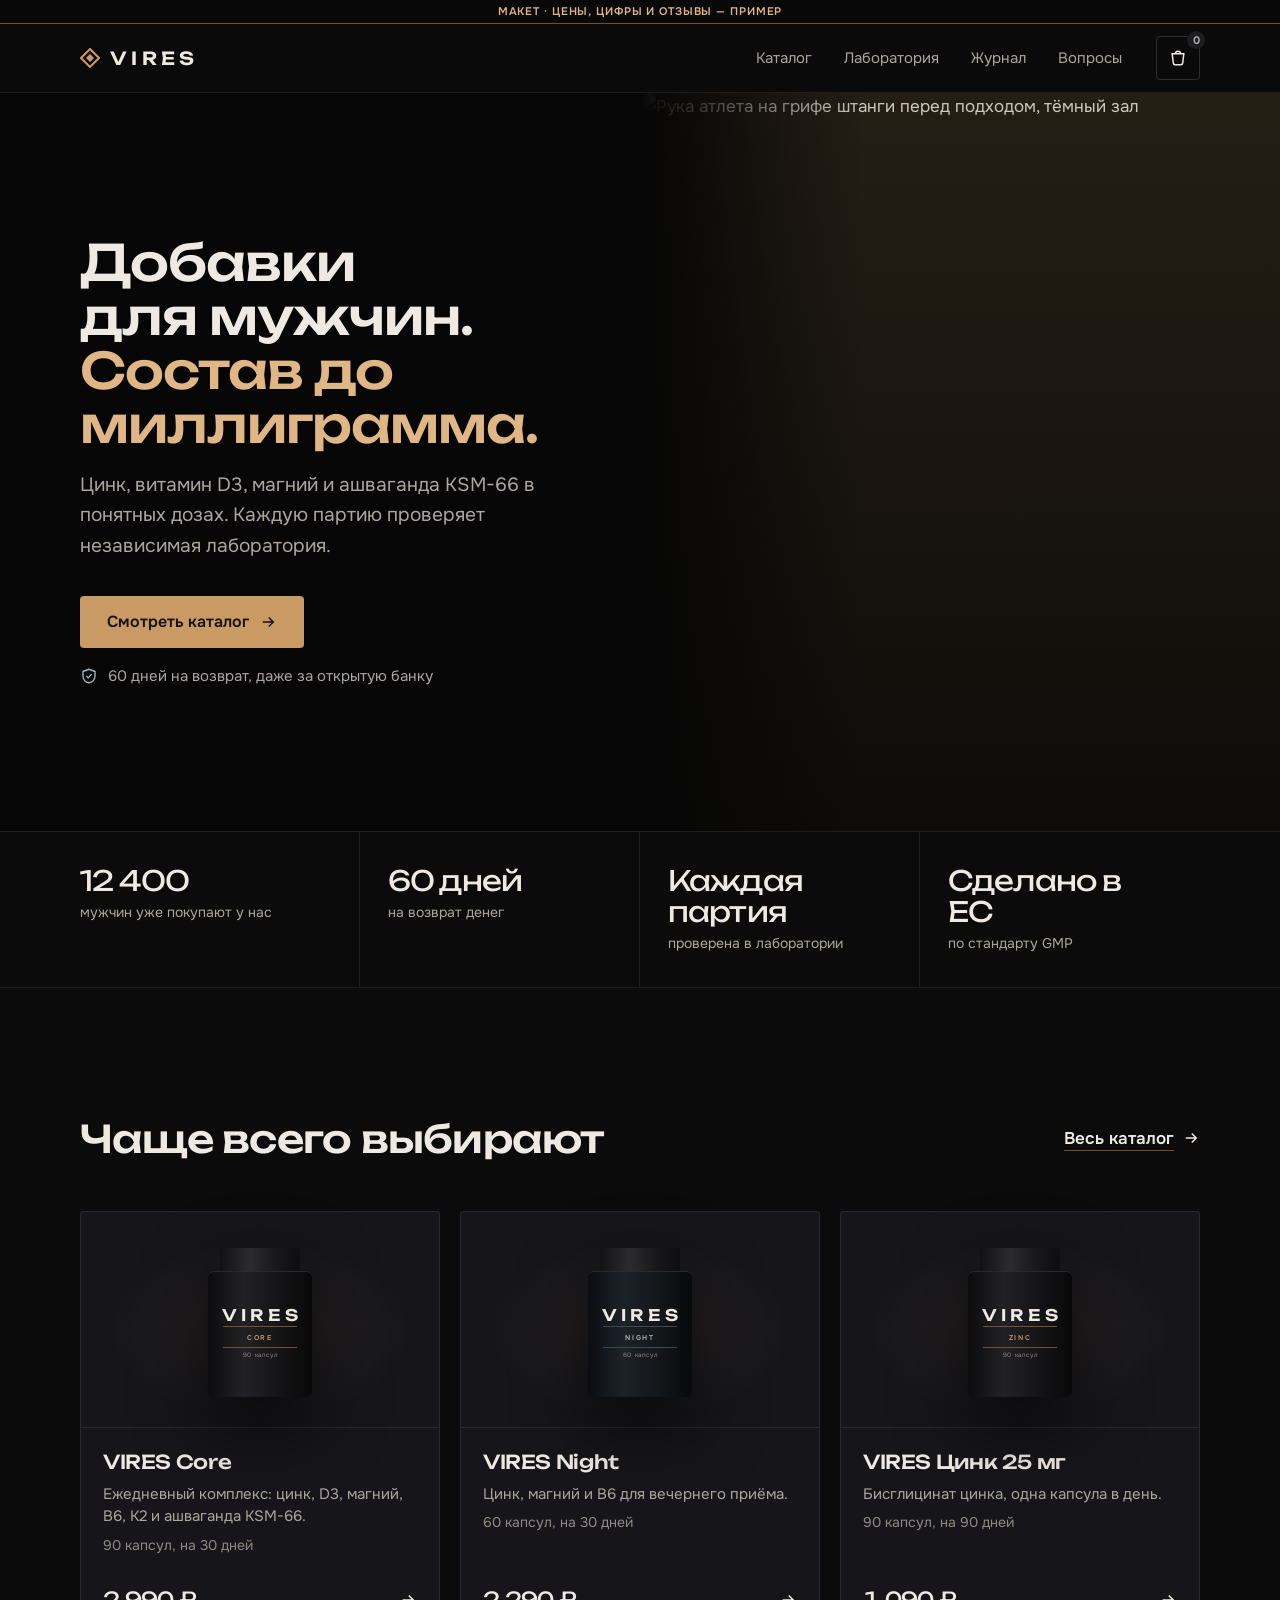
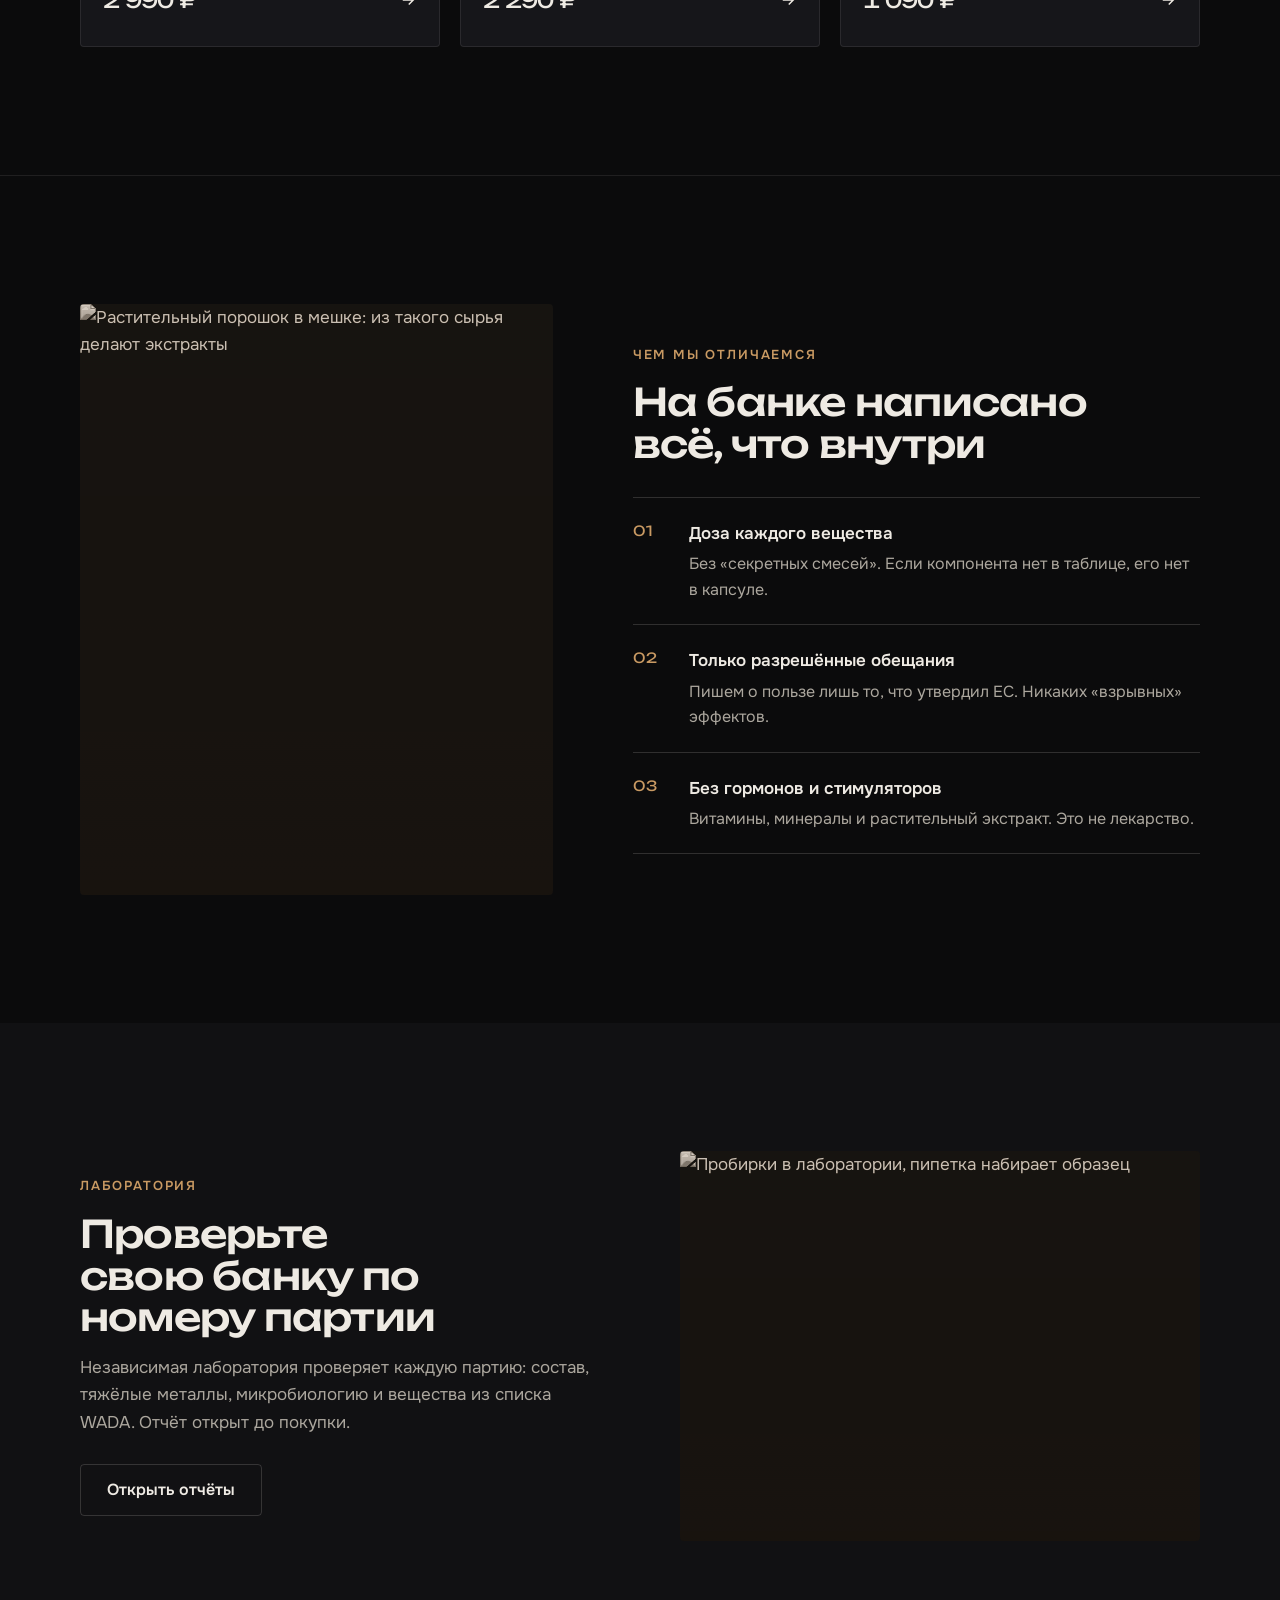
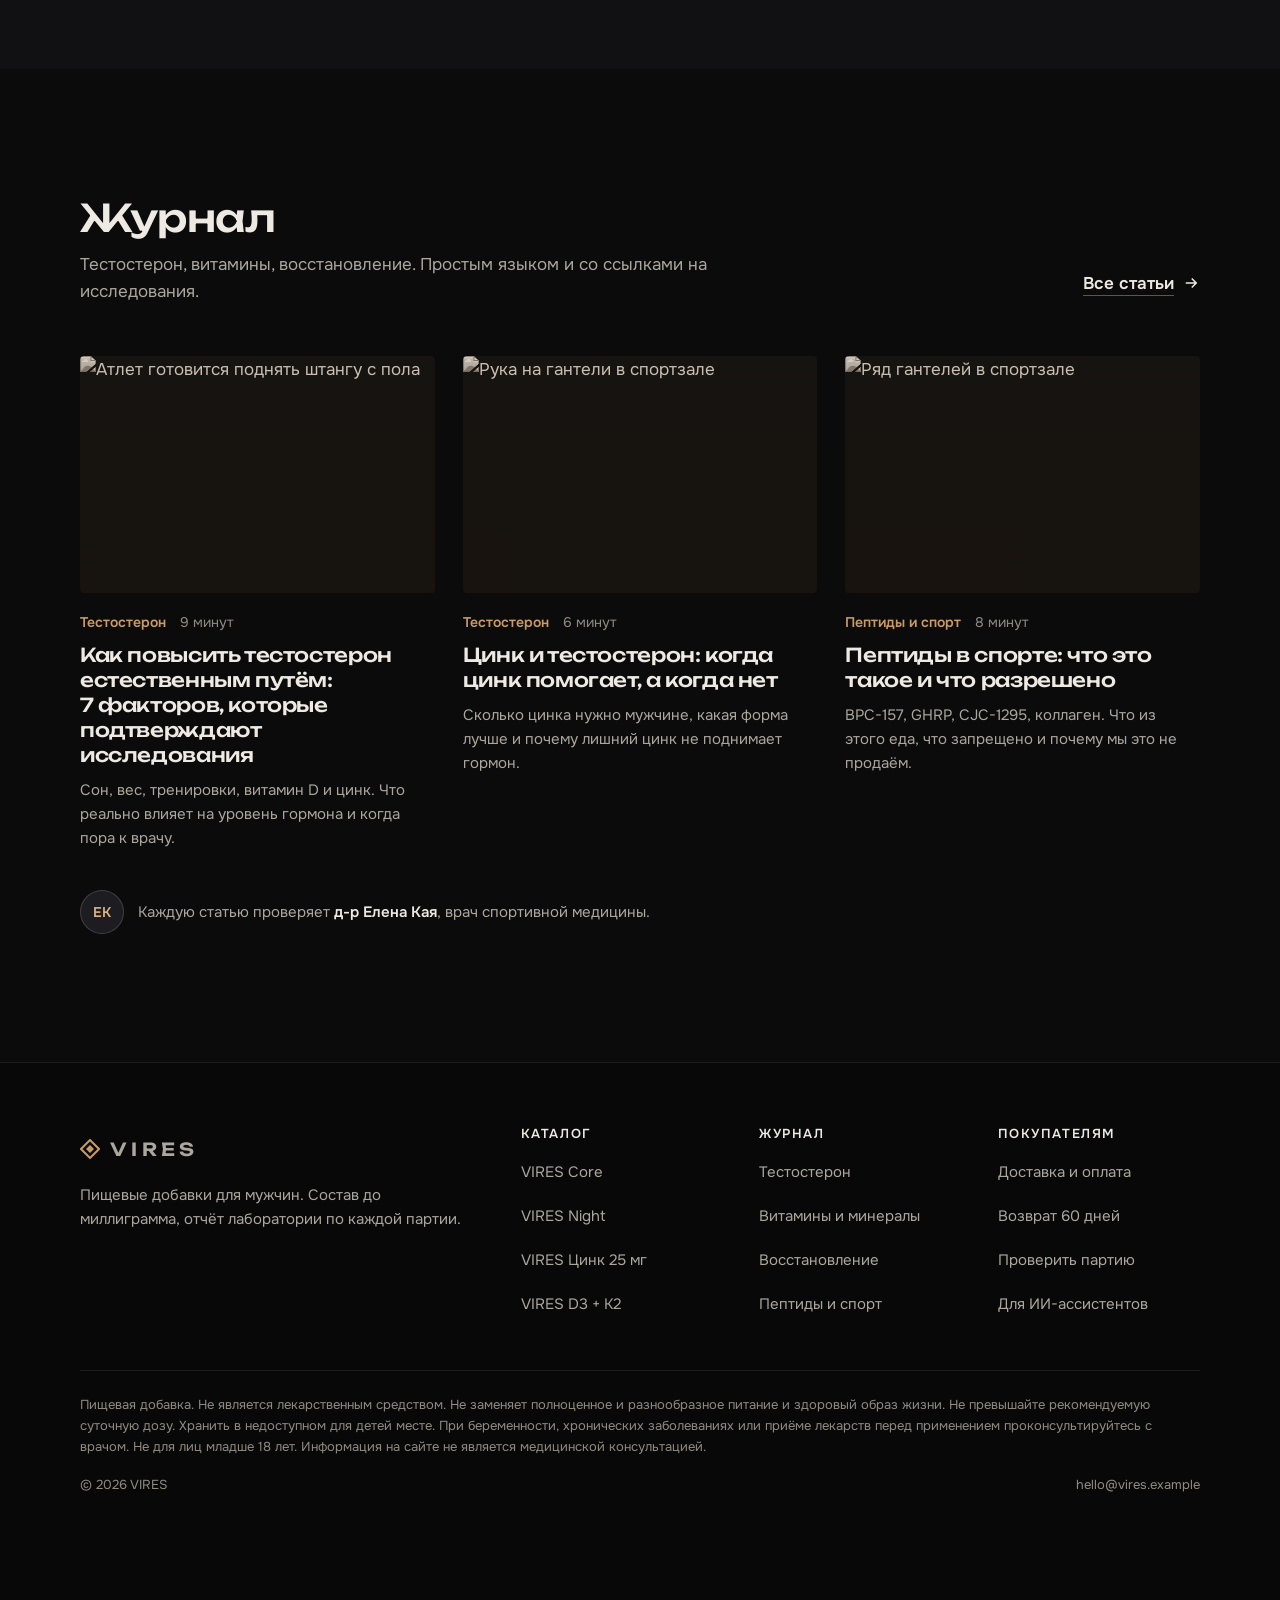
==== index.html @ 366fee88 "Mockup v3: VIRES shop demo Co-Authored-By: Claude Opus 5.5 <noreply@anthropic.com>" ====
<!doctype html>
<html lang="ru">
<head>
<meta charset="utf-8">
<meta name="viewport" content="width=device-width, initial-scale=1, viewport-fit=cover">
<title>VIRES — добавки для мужчин: цинк, витамин D3, магний, ашваганда</title>
<meta name="description" content="Пищевые добавки для мужчин: цинк, витамин D3, магний, B6, K2 и ашваганда KSM-66 с дозой каждого вещества на банке. Лабораторный отчёт по каждой партии, возврат 60 дней.">
<link rel="canonical" href="https://vires.example/">
<link rel="alternate" hreflang="ru" href="https://vires.example/">
<link rel="alternate" hreflang="x-default" href="https://vires.example/">
<meta name="robots" content="index, follow, max-snippet:-1, max-image-preview:large">
<!-- Подтверждение прав в Яндекс.Вебмастере и Google Search Console: вставить коды при запуске.
     Регион сайта (Россия / города доставки) задаётся в Яндекс.Вебмастере: «Информация о сайте» → «Региональность». -->
<meta name="yandex-verification" content="ЗАМЕНИТЬ_КОД_ЯНДЕКС">
<meta name="google-site-verification" content="ЗАМЕНИТЬ_КОД_GOOGLE">
<meta name="theme-color" content="#0b0b0c">
<meta name="format-detection" content="telephone=no">
<meta property="og:type" content="website">
<meta property="og:site_name" content="VIRES">
<meta property="og:locale" content="ru_RU">
<meta property="og:title" content="VIRES — добавки для мужчин: цинк, витамин D3, магний, ашваганда">
<meta property="og:description" content="Пищевые добавки для мужчин: цинк, витамин D3, магний, B6, K2 и ашваганда KSM-66 с дозой каждого вещества на банке. Лабораторный отчёт по каждой партии, возврат 60 дней.">
<meta property="og:url" content="https://vires.example/">
<meta property="og:image" content="https://images.unsplash.com/photo-1549060279-7e168fcee0c2?w=1200&h=630&q=60&auto=format&fit=crop">
<meta property="og:image:width" content="1200">
<meta property="og:image:height" content="630">
<meta name="twitter:card" content="summary_large_image">
<link rel="alternate" type="text/plain" title="Карта сайта для ИИ-ассистентов" href="llms.txt">
<link rel="icon" href="data:image/svg+xml,%3Csvg xmlns='http://www.w3.org/2000/svg' viewBox='0 0 20 20'%3E%3Crect width='20' height='20' fill='%230b0b0c'/%3E%3Cpath d='M10 3 17 10 10 17 3 10Z' fill='%23c99a63'/%3E%3C/svg%3E">
<link rel="preconnect" href="https://images.unsplash.com">
<link rel="preconnect" href="https://fonts.googleapis.com">
<link rel="preconnect" href="https://fonts.gstatic.com" crossorigin>
<link href="https://fonts.googleapis.com/css2?family=Onest:wght@400;500;600&family=Unbounded:wght@300;400;500;600&display=swap" rel="stylesheet">
<link rel="stylesheet" href="styles.css">
<script type="application/ld+json">
{
 "@context": "https://schema.org",
 "@graph": [
  {
   "@type": "Organization",
   "@id": "https://vires.example/#org",
   "name": "VIRES",
   "url": "https://vires.example/",
   "logo": {
    "@type": "ImageObject",
    "url": "https://vires.example/logo.png",
    "width": 512,
    "height": 512
   },
   "email": "hello@vires.example",
   "description": "Интернет-магазин пищевых добавок для мужчин: цинк, витамин D3, магний, B6, K2, ашваганда KSM-66. Состав до миллиграмма, отчёт независимой лаборатории по каждой партии.",
   "contactPoint": {
    "@type": "ContactPoint",
    "contactType": "customer support",
    "email": "hello@vires.example",
    "availableLanguage": [
     "ru"
    ]
   },
   "sameAs": [
    "https://t.me/vires_example"
   ]
  },
  {
   "@type": "WebSite",
   "@id": "https://vires.example/#site",
   "url": "https://vires.example/",
   "name": "VIRES",
   "inLanguage": "ru",
   "publisher": {
    "@id": "https://vires.example/#org"
   }
  },
  {
   "@type": "WebPage",
   "@id": "https://vires.example/#home",
   "url": "https://vires.example/",
   "name": "VIRES — добавки для мужчин",
   "isPartOf": {
    "@id": "https://vires.example/#site"
   },
   "about": {
    "@id": "https://vires.example/#org"
   },
   "inLanguage": "ru",
   "dateModified": "2026-10-24"
  }
 ]
}
</script>
</head>
<body>
<div class="demo-note" role="note">МАКЕТ · ЦЕНЫ, ЦИФРЫ И ОТЗЫВЫ — ПРИМЕР</div>
<a class="skip" href="#main">К содержанию</a>
<header class="site-head">
  <div class="wrap">
    <a href="index.html" class="logo" aria-label="VIRES, на главную"><svg width="20" height="20" viewBox="0 0 20 20" aria-hidden="true"><path d="M10 1 19 10 10 19 1 10Z" fill="none" stroke="currentColor" stroke-width="2"/><path d="M10 6 14 10 10 14 6 10Z" fill="currentColor"/></svg>VIRES</a>
    <nav class="nav" aria-label="Главное меню">
      <a href="katalog/index.html">Каталог</a>
      <a href="laboratoriya/index.html">Лаборатория</a>
      <a href="zhurnal/index.html">Журнал</a>
      <a href="voprosy/index.html">Вопросы</a>
    </nav>
    <a class="icon-btn" href="korzina/index.html" aria-label="Корзина, товаров: 0"><svg width="20" height="20" viewBox="0 0 24 24" fill="none" stroke="currentColor" stroke-width="1.8" aria-hidden="true"><path d="M5 7h14l-1.4 11.2a2 2 0 0 1-2 1.8H8.4a2 2 0 0 1-2-1.8L5 7Z"/><path d="M9 7a3 3 0 0 1 6 0"/></svg><span class="cart-count" data-cart-count data-zero>0</span></a>
    <details class="menu">
      <summary class="icon-btn" aria-label="Меню"><svg class="i-open" width="20" height="20" viewBox="0 0 24 24" fill="none" stroke="currentColor" stroke-width="1.8" aria-hidden="true"><path d="M4 7h16M4 12h16M4 17h16"/></svg><svg class="i-close" width="20" height="20" viewBox="0 0 24 24" fill="none" stroke="currentColor" stroke-width="1.8" aria-hidden="true"><path d="M6 6l12 12M18 6 6 18"/></svg></summary>
      <nav class="menu-panel" aria-label="Меню">
        <a href="index.html" aria-current="page">Главная</a>
        <a href="katalog/index.html">Каталог <svg width="18" height="18" viewBox="0 0 24 24" fill="none" stroke="currentColor" stroke-width="2" aria-hidden="true"><path d="M5 12h14M13 6l6 6-6 6"/></svg></a>
      <a href="laboratoriya/index.html">Лаборатория <svg width="18" height="18" viewBox="0 0 24 24" fill="none" stroke="currentColor" stroke-width="2" aria-hidden="true"><path d="M5 12h14M13 6l6 6-6 6"/></svg></a>
      <a href="zhurnal/index.html">Журнал <svg width="18" height="18" viewBox="0 0 24 24" fill="none" stroke="currentColor" stroke-width="2" aria-hidden="true"><path d="M5 12h14M13 6l6 6-6 6"/></svg></a>
      <a href="voprosy/index.html">Вопросы <svg width="18" height="18" viewBox="0 0 24 24" fill="none" stroke="currentColor" stroke-width="2" aria-hidden="true"><path d="M5 12h14M13 6l6 6-6 6"/></svg></a>
        <p>Доставка 2–5 дней. Возврат 60 дней.</p>
      </nav>
    </details>
  </div>
</header>
<main id="main">


<section class="hero" aria-labelledby="h1">
  <div class="hero-grid">
    <div class="hero-media"><img src="https://images.unsplash.com/photo-1549060279-7e168fcee0c2?w=800&q=60&auto=format&fit=crop" srcset="https://images.unsplash.com/photo-1549060279-7e168fcee0c2?w=480&q=60&auto=format&fit=crop 480w, https://images.unsplash.com/photo-1549060279-7e168fcee0c2?w=800&q=60&auto=format&fit=crop 800w, https://images.unsplash.com/photo-1549060279-7e168fcee0c2?w=1200&q=60&auto=format&fit=crop 1200w, https://images.unsplash.com/photo-1549060279-7e168fcee0c2?w=1600&q=60&auto=format&fit=crop 1600w" sizes="(min-width: 900px) 50vw, 100vw" width="1600" height="1067" fetchpriority="high" alt="Рука атлета на грифе штанги перед подходом, тёмный зал"></div>
    <div class="hero-copy">
      <h1 id="h1">Добавки для мужчин. <em>Состав до миллиграмма.</em></h1>
      <p class="lede">Цинк, витамин D3, магний и ашваганда KSM-66 в понятных дозах. Каждую партию проверяет независимая лаборатория.</p>
      <a href="katalog/index.html" class="btn btn-main">Смотреть каталог <svg width="18" height="18" viewBox="0 0 24 24" fill="none" stroke="currentColor" stroke-width="2" aria-hidden="true"><path d="M5 12h14M13 6l6 6-6 6"/></svg></a>
      <p class="guarantee"><svg width="18" height="18" viewBox="0 0 24 24" fill="none" stroke="currentColor" stroke-width="1.8" aria-hidden="true"><path d="M12 3 4 6v6c0 4.5 3.4 8.3 8 9 4.6-.7 8-4.5 8-9V6l-8-3Z"/><path d="m8.5 12 2.5 2.5 4.5-5"/></svg>60 дней на возврат, даже за открытую банку</p>
    </div>
  </div>
</section>

<section class="proof" aria-label="Почему нам доверяют">
  <div class="wrap"><ul>
    <li><b>12 400</b>мужчин уже покупают у нас</li>
    <li><b>60 дней</b>на возврат денег</li>
    <li><b>Каждая партия</b>проверена в лаборатории</li>
    <li><b>Сделано в ЕС</b>по стандарту GMP</li>
  </ul></div>
</section>

<section aria-labelledby="best-h">
  <div class="wrap">
    <div class="sec-head">
      <div><h2 id="best-h">Чаще всего выбирают</h2></div>
      <a class="link" href="katalog/index.html">Весь каталог <svg width="18" height="18" viewBox="0 0 24 24" fill="none" stroke="currentColor" stroke-width="2" aria-hidden="true"><path d="M5 12h14M13 6l6 6-6 6"/></svg></a>
    </div>
    <div class="grid grid-3"><article class="card" data-goals="energiya gormony vitaminy">
  <div class="card-media"><div class="jar" aria-hidden="true"><span><b>VIRES</b><i>Core</i><small>90 капсул</small></span></div></div>
  <div class="card-body">
    <h3><a href="katalog/vires-core/index.html">VIRES Core</a></h3>
    <p class="what">Ежедневный комплекс: цинк, D3, магний, B6, K2 и ашваганда KSM-66.</p>
    <p class="pack">90 капсул, на 30 дней</p>
    <div class="card-foot"><span><span class="num">2 990 ₽</span></span><span class="link" aria-hidden="true"><svg width="18" height="18" viewBox="0 0 24 24" fill="none" stroke="currentColor" stroke-width="2" aria-hidden="true"><path d="M5 12h14M13 6l6 6-6 6"/></svg></span></div>
  </div>
</article><article class="card" data-goals="son energiya">
  <div class="card-media"><div class="jar steel" aria-hidden="true"><span><b>VIRES</b><i>Night</i><small>60 капсул</small></span></div></div>
  <div class="card-body">
    <h3><a href="katalog/vires-night/index.html">VIRES Night</a></h3>
    <p class="what">Цинк, магний и B6 для вечернего приёма.</p>
    <p class="pack">60 капсул, на 30 дней</p>
    <div class="card-foot"><span><span class="num">2 290 ₽</span></span><span class="link" aria-hidden="true"><svg width="18" height="18" viewBox="0 0 24 24" fill="none" stroke="currentColor" stroke-width="2" aria-hidden="true"><path d="M5 12h14M13 6l6 6-6 6"/></svg></span></div>
  </div>
</article><article class="card" data-goals="gormony vitaminy">
  <div class="card-media"><div class="jar" aria-hidden="true"><span><b>VIRES</b><i>Zinc</i><small>90 капсул</small></span></div></div>
  <div class="card-body">
    <h3><a href="katalog/vires-cink-25/index.html">VIRES Цинк 25 мг</a></h3>
    <p class="what">Бисглицинат цинка, одна капсула в день.</p>
    <p class="pack">90 капсул, на 90 дней</p>
    <div class="card-foot"><span><span class="num">1 090 ₽</span></span><span class="link" aria-hidden="true"><svg width="18" height="18" viewBox="0 0 24 24" fill="none" stroke="currentColor" stroke-width="2" aria-hidden="true"><path d="M5 12h14M13 6l6 6-6 6"/></svg></span></div>
  </div>
</article></div>
  </div>
</section>

<section class="rule" aria-labelledby="diff-h">
  <div class="wrap diff">
    <div class="ph"><img src="https://images.unsplash.com/photo-1610725664285-7c57e6eeac3f?w=800&q=60&auto=format&fit=crop" srcset="https://images.unsplash.com/photo-1610725664285-7c57e6eeac3f?w=480&q=60&auto=format&fit=crop 480w, https://images.unsplash.com/photo-1610725664285-7c57e6eeac3f?w=800&q=60&auto=format&fit=crop 800w, https://images.unsplash.com/photo-1610725664285-7c57e6eeac3f?w=1200&q=60&auto=format&fit=crop 1200w" sizes="(min-width: 900px) 42vw, 100vw" width="1200" height="1500" loading="lazy" decoding="async" alt="Растительный порошок в мешке: из такого сырья делают экстракты"></div>
    <div>
      <span class="kicker">Чем мы отличаемся</span>
      <h2 id="diff-h">На банке написано всё, что внутри</h2>
      <ol class="points">
        <li><b>Доза каждого вещества</b><span>Без «секретных смесей». Если компонента нет в таблице, его нет в капсуле.</span></li>
        <li><b>Только разрешённые обещания</b><span>Пишем о пользе лишь то, что утвердил ЕС. Никаких «взрывных» эффектов.</span></li>
        <li><b>Без гормонов и стимуляторов</b><span>Витамины, минералы и растительный экстракт. Это не лекарство.</span></li>
      </ol>
    </div>
  </div>
</section>

<section class="lab-teaser" aria-labelledby="lab-h">
  <div class="wrap split">
    <div>
      <span class="kicker">Лаборатория</span>
      <h2 id="lab-h">Проверьте свою банку по номеру партии</h2>
      <p>Независимая лаборатория проверяет каждую партию: состав, тяжёлые металлы, микробиологию и вещества из списка WADA. Отчёт открыт до покупки.</p>
      <a class="btn btn-line" href="laboratoriya/index.html">Открыть отчёты</a>
    </div>
    <div class="ph"><img src="https://images.unsplash.com/photo-1532187863486-abf9dbad1b69?w=800&q=60&auto=format&fit=crop" srcset="https://images.unsplash.com/photo-1532187863486-abf9dbad1b69?w=480&q=60&auto=format&fit=crop 480w, https://images.unsplash.com/photo-1532187863486-abf9dbad1b69?w=800&q=60&auto=format&fit=crop 800w, https://images.unsplash.com/photo-1532187863486-abf9dbad1b69?w=1200&q=60&auto=format&fit=crop 1200w" sizes="(min-width: 900px) 50vw, 100vw" width="1200" height="900" loading="lazy" decoding="async" alt="Пробирки в лаборатории, пипетка набирает образец"></div>
  </div>
</section>

<section aria-labelledby="j-h">
  <div class="wrap">
    <div class="sec-head">
      <div><h2 id="j-h">Журнал</h2><p>Тестостерон, витамины, восстановление. Простым языком и со ссылками на исследования.</p></div>
      <a class="link" href="zhurnal/index.html">Все статьи <svg width="18" height="18" viewBox="0 0 24 24" fill="none" stroke="currentColor" stroke-width="2" aria-hidden="true"><path d="M5 12h14M13 6l6 6-6 6"/></svg></a>
    </div>
    <div class="posts"><article class="post">
  <div class="ph"><img src="https://images.unsplash.com/photo-1517836357463-d25dfeac3438?w=800&q=60&auto=format&fit=crop" srcset="https://images.unsplash.com/photo-1517836357463-d25dfeac3438?w=480&q=60&auto=format&fit=crop 480w, https://images.unsplash.com/photo-1517836357463-d25dfeac3438?w=800&q=60&auto=format&fit=crop 800w" sizes="(min-width: 768px) 33vw, 100vw" width="800" height="533" loading="lazy" decoding="async" alt="Атлет готовится поднять штангу с пола"></div>
  <div class="meta"><b>Тестостерон</b><span>9 минут</span></div>
  <h3><a href="zhurnal/kak-povysit-testosteron/index.html">Как повысить тестостерон естественным путём: 7 факторов, которые подтверждают исследования</a></h3>
  <p>Сон, вес, тренировки, витамин D и цинк. Что реально влияет на уровень гормона и когда пора к врачу.</p>
</article><article class="post">
  <div class="ph"><img src="https://images.unsplash.com/photo-1583454110551-21f2fa2afe61?w=800&q=60&auto=format&fit=crop" srcset="https://images.unsplash.com/photo-1583454110551-21f2fa2afe61?w=480&q=60&auto=format&fit=crop 480w, https://images.unsplash.com/photo-1583454110551-21f2fa2afe61?w=800&q=60&auto=format&fit=crop 800w" sizes="(min-width: 768px) 33vw, 100vw" width="800" height="533" loading="lazy" decoding="async" alt="Рука на гантели в спортзале"></div>
  <div class="meta"><b>Тестостерон</b><span>6 минут</span></div>
  <h3><a href="zhurnal/cink-i-testosteron/index.html">Цинк и тестостерон: когда цинк помогает, а когда нет</a></h3>
  <p>Сколько цинка нужно мужчине, какая форма лучше и почему лишний цинк не поднимает гормон.</p>
</article><article class="post">
  <div class="ph"><img src="https://images.unsplash.com/photo-1576678927484-cc907957088c?w=800&q=60&auto=format&fit=crop" srcset="https://images.unsplash.com/photo-1576678927484-cc907957088c?w=480&q=60&auto=format&fit=crop 480w, https://images.unsplash.com/photo-1576678927484-cc907957088c?w=800&q=60&auto=format&fit=crop 800w" sizes="(min-width: 768px) 33vw, 100vw" width="800" height="533" loading="lazy" decoding="async" alt="Ряд гантелей в спортзале"></div>
  <div class="meta"><b>Пептиды и спорт</b><span>8 минут</span></div>
  <h3><a href="zhurnal/peptidy-v-sporte/index.html">Пептиды в спорте: что это такое и что разрешено</a></h3>
  <p>BPC-157, GHRP, CJC-1295, коллаген. Что из этого еда, что запрещено и почему мы это не продаём.</p>
</article></div>
    <p class="expert-line"><span class="ava" aria-hidden="true">ЕК</span><span>Каждую статью проверяет <b>д-р Елена Кая</b>, врач спортивной медицины.</span></p>
  </div>
</section>
</main>
<footer class="foot">
  <div class="wrap">
    <div class="foot-grid">
      <div>
        <a href="index.html" class="logo" aria-label="VIRES, на главную"><svg width="20" height="20" viewBox="0 0 20 20" aria-hidden="true"><path d="M10 1 19 10 10 19 1 10Z" fill="none" stroke="currentColor" stroke-width="2"/><path d="M10 6 14 10 10 14 6 10Z" fill="currentColor"/></svg>VIRES</a>
        <p style="margin-top:12px">Пищевые добавки для мужчин. Состав до миллиграмма, отчёт лаборатории по каждой партии.</p>
      </div>
      <nav aria-label="Каталог"><h2>Каталог</h2><ul>
        <li><a href="katalog/vires-core/index.html">VIRES Core</a></li><li><a href="katalog/vires-night/index.html">VIRES Night</a></li><li><a href="katalog/vires-cink-25/index.html">VIRES Цинк 25 мг</a></li><li><a href="katalog/vires-d3-k2/index.html">VIRES D3 + K2</a></li></ul></nav>
      <nav aria-label="Журнал"><h2>Журнал</h2><ul>
        <li><a href="zhurnal/index.html#testosteron">Тестостерон</a></li><li><a href="zhurnal/index.html#vitaminy">Витамины и минералы</a></li><li><a href="zhurnal/index.html#vosstanovlenie">Восстановление</a></li><li><a href="zhurnal/index.html#peptidy">Пептиды и спорт</a></li></ul></nav>
      <nav aria-label="Покупателям"><h2>Покупателям</h2><ul>
        <li><a href="voprosy/index.html#dostavka">Доставка и оплата</a></li><li><a href="voprosy/index.html#vozvrat">Возврат 60 дней</a></li><li><a href="laboratoriya/index.html">Проверить партию</a></li><li><a href="llms.txt">Для ИИ-ассистентов</a></li></ul></nav>
    </div>
    <p class="disclaimer">Пищевая добавка. Не является лекарственным средством. Не заменяет полноценное и разнообразное питание и здоровый образ жизни. Не превышайте рекомендуемую суточную дозу. Хранить в недоступном для детей месте. При беременности, хронических заболеваниях или приёме лекарств перед применением проконсультируйтесь с врачом. Не для лиц младше 18 лет. Информация на сайте не является медицинской консультацией.</p>
    <div class="foot-bottom"><span>© 2026 VIRES</span><span>hello@vires.example</span></div>
  </div>
</footer>

<script src="site.js" defer></script>
</body>
</html>
---- styles.css ----
/* VIRES mockup v3 — calm multi-page site.
   Same language as v2: off-black + warm bronze, Unbounded (display) + Onest (text), 4px corners.
   v3 rule: fewer elements per screen, more air, one action per block. */
:root{
  --bg:#0b0b0c; --bg-2:#111113; --surface:#16161a; --surface-2:#1d1d21;
  --line:rgba(238,234,227,.09); --line-2:rgba(238,234,227,.16);
  --text:#eeeae3; --muted:#aca79e; --dim:#8f8a82;
  --bronze:#c99a63; --bronze-hi:#e0b684; --bronze-deep:#6f5133;
  --steel:#a7bccb;
  --r:4px;
  --display:'Unbounded','Arial Black',sans-serif;
  --body:'Onest',system-ui,-apple-system,'Segoe UI',sans-serif;
  --wrap:1200px; --pad:clamp(20px,4vw,40px);
  --sec:clamp(72px,10vw,136px);
}
*{box-sizing:border-box;margin:0;padding:0}
html{-webkit-text-size-adjust:100%;scroll-padding-top:88px}
body{background:var(--bg);color:var(--text);font-family:var(--body);font-size:17px;line-height:1.6;-webkit-font-smoothing:antialiased;overflow-x:clip;min-height:100vh;display:flex;flex-direction:column}
main{flex:1}
a{color:inherit}
img{display:block;max-width:100%;height:auto}
svg{display:block;flex:none}
button{font:inherit;color:inherit}
:focus-visible{outline:2px solid var(--bronze-hi);outline-offset:3px}
.wrap{max-width:var(--wrap);margin:0 auto;padding:0 var(--pad)}
.narrow{max-width:760px}
.sr{position:absolute;width:1px;height:1px;overflow:hidden;clip:rect(0 0 0 0);white-space:nowrap}
.skip{position:absolute;left:12px;top:-60px;z-index:100;background:var(--bronze);color:#15110c;padding:12px 16px;border-radius:var(--r);font-weight:600;text-decoration:none}
.skip:focus{top:12px}

h1,h2,h3{font-family:var(--display);font-weight:500;letter-spacing:-.02em;line-height:1.1;text-wrap:balance;overflow-wrap:break-word}
h1{font-size:clamp(30px,4.6vw,56px)}
h2{font-size:clamp(24px,3vw,38px)}
h3{font-size:clamp(17px,1.5vw,20px);line-height:1.3}
p{max-width:64ch}
.kicker{display:block;font-size:13px;font-weight:600;letter-spacing:.14em;text-transform:uppercase;color:var(--bronze);margin-bottom:16px}
.muted{color:var(--muted)}
.num{font-family:var(--display);font-weight:400;letter-spacing:-.03em;font-variant-numeric:tabular-nums;white-space:nowrap}
.lede{font-size:clamp(17px,1.5vw,20px);color:var(--muted);margin-top:18px}
section{padding:var(--sec) 0}
.sec-head{display:flex;justify-content:space-between;align-items:end;gap:16px 32px;flex-wrap:wrap;margin-bottom:clamp(32px,4vw,52px)}
.sec-head p{color:var(--muted);margin-top:12px}
.rule{border-top:1px solid var(--line)}

/* buttons and links */
.btn{display:inline-flex;align-items:center;justify-content:center;gap:10px;min-height:52px;padding:0 26px;border-radius:var(--r);font:600 16px/1 var(--body);text-decoration:none;cursor:pointer;border:1px solid transparent;white-space:nowrap;transition:background-color .2s,border-color .2s}
.btn-main{background:var(--bronze);color:#15110c}
.btn-main:hover{background:var(--bronze-hi)}
.btn-line{background:transparent;color:var(--text);border-color:var(--line-2)}
.btn-line:hover{border-color:var(--bronze)}
.btn-wide{width:100%}
.btn[disabled]{opacity:.45;cursor:not-allowed}
.link{display:inline-flex;align-items:center;gap:8px;min-height:44px;color:var(--text);text-decoration:underline;text-decoration-color:var(--bronze-deep);text-underline-offset:6px;font-weight:600}
.link:hover{text-decoration-color:var(--bronze)}
.guarantee{display:flex;align-items:center;gap:10px;margin-top:16px;font-size:15px;color:var(--muted)}
.guarantee svg{color:var(--steel)}

/* photo grade: monochrome + warm bronze tint */
.ph{position:relative;overflow:hidden;background:#141414;border-radius:var(--r)}
.ph img{width:100%;height:100%;object-fit:cover;filter:grayscale(1) contrast(1.06) brightness(.8)}
.ph::after{content:"";position:absolute;inset:0;background:linear-gradient(180deg,rgba(201,154,99,.2),rgba(80,55,30,.28));mix-blend-mode:color;pointer-events:none}

.demo-note{position:fixed;left:10px;bottom:10px;z-index:95;background:#0b0b0c;border:1px solid var(--bronze-deep);color:var(--bronze-hi);font:600 11px/1 var(--body);padding:7px 10px;border-radius:var(--r);letter-spacing:.08em;pointer-events:none}
body.has-bar .demo-note{bottom:92px}

/* header */
.site-head{position:sticky;top:0;z-index:50;background:rgba(11,11,12,.92);backdrop-filter:blur(12px);-webkit-backdrop-filter:blur(12px);border-bottom:1px solid var(--line)}
.site-head .wrap{display:flex;align-items:center;gap:8px;height:68px}
.logo{display:flex;align-items:center;gap:10px;font:600 18px/1 var(--display);letter-spacing:.24em;text-decoration:none;margin-right:auto;min-height:44px}
.logo svg{color:var(--bronze)}
.nav{display:none;gap:4px;font-size:15px;margin-right:12px}
.nav a{text-decoration:none;color:var(--muted);padding:0 14px;min-height:44px;display:inline-flex;align-items:center;position:relative}
.nav a:hover{color:var(--text)}
.nav a[aria-current]{color:var(--text)}
.nav a[aria-current]::after{content:"";position:absolute;left:14px;right:14px;bottom:4px;height:2px;background:var(--bronze)}
.icon-btn{width:44px;height:44px;display:grid;place-items:center;border-radius:var(--r);border:1px solid var(--line-2);color:var(--text);text-decoration:none;position:relative;background:none;cursor:pointer}
.icon-btn:hover{border-color:var(--bronze)}
.cart-count{position:absolute;top:-6px;right:-6px;background:var(--bronze);color:#15110c;font:700 11px/18px var(--body);min-width:18px;height:18px;padding:0 4px;border-radius:9px;text-align:center}
.cart-count[data-zero]{background:var(--surface-2);color:var(--muted)}
.menu summary{list-style:none}
.menu summary::-webkit-details-marker{display:none}
.menu[open] .i-open,.menu:not([open]) .i-close{display:none}
.menu-panel{position:absolute;left:0;right:0;top:68px;background:var(--bg-2);border-bottom:1px solid var(--line-2);padding:8px var(--pad) 24px;box-shadow:0 30px 60px rgba(0,0,0,.6)}
.menu-panel a{display:flex;align-items:center;justify-content:space-between;min-height:56px;border-bottom:1px solid var(--line);text-decoration:none;font-size:19px}
.menu-panel a[aria-current]{color:var(--bronze-hi)}
.menu-panel p{font-size:14px;color:var(--dim);margin-top:16px}
@media(min-width:900px){.nav{display:flex}.menu{display:none}}

/* breadcrumbs */
.crumbs{font-size:14px;color:var(--dim);padding-top:20px}
.crumbs ol{list-style:none;display:flex;flex-wrap:wrap;align-items:center}
.crumbs li{display:flex;align-items:center}
.crumbs li:not(:last-child)::after{content:"/";margin:0 10px;color:var(--line-2)}
.crumbs a{text-decoration:none;color:var(--muted);display:inline-flex;align-items:center;min-height:44px}
.crumbs a:hover{color:var(--text)}
.crumbs [aria-current]{color:var(--dim)}

.page-head{padding:clamp(28px,5vw,64px) 0 clamp(36px,5vw,64px)}
.page-head p.lede{max-width:56ch}

/* hero (home) */
.hero{padding:0;position:relative;background:#060606}
.hero-grid{display:grid}
.hero-media{position:relative;height:min(46vh,92vw);overflow:hidden}
.hero-media img{width:100%;height:100%;object-fit:cover;object-position:50% 70%;filter:grayscale(1) contrast(1.1) brightness(.85)}
.hero-media::after{content:"";position:absolute;inset:0;background:linear-gradient(180deg,rgba(6,6,6,0) 45%,#060606 100%),linear-gradient(180deg,rgba(201,154,99,.18),rgba(201,154,99,.05));pointer-events:none}
.hero-copy{position:relative;z-index:2;padding:0 var(--pad) clamp(56px,8vw,96px);margin-top:-24px}
.hero h1{font-size:clamp(30px,3.9vw,54px);max-width:16ch;line-height:1.08}
.hero h1 em{font-style:normal;color:var(--bronze-hi)}
.hero-copy .lede{max-width:40ch;margin-bottom:34px}
@media(min-width:900px){
  .hero-grid{grid-template-columns:minmax(0,1fr) minmax(0,1fr);min-height:min(82vh,760px);align-items:center}
  .hero-copy{order:-1;margin:0;padding:80px 40px 80px max(var(--pad),calc((100vw - var(--wrap))/2 + var(--pad)))}
  .hero-media{height:100%;position:absolute;inset:0 0 0 50%}
  .hero-media::after{background:linear-gradient(90deg,#060606 0%,rgba(6,6,6,0) 35%),linear-gradient(180deg,rgba(201,154,99,.16),rgba(201,154,99,.04))}
}

/* proof strip */
.proof{padding:0;border-top:1px solid var(--line);border-bottom:1px solid var(--line)}
.proof ul{list-style:none;display:grid;grid-template-columns:repeat(2,minmax(0,1fr))}
.proof li{padding:24px 16px 24px 0;font-size:14px;color:var(--muted);line-height:1.4}
.proof li:nth-child(odd){padding-right:16px;border-right:1px solid var(--line)}
.proof li:nth-child(even){padding-left:20px}
.proof li:nth-child(n+3){border-top:1px solid var(--line)}
.proof b{display:block;font:400 clamp(20px,2.2vw,28px)/1.1 var(--display);letter-spacing:-.03em;color:var(--text);margin-bottom:6px}
@media(min-width:900px){
  .proof ul{grid-template-columns:repeat(4,minmax(0,1fr))}
  .proof li,.proof li:nth-child(n){padding:34px 28px;border-top:0;border-right:1px solid var(--line)}
  .proof li:first-child{padding-left:0}
  .proof li:last-child{border-right:0}
}

/* CSS product jar */
.jar{position:relative;width:var(--w,150px);aspect-ratio:150/214;filter:drop-shadow(0 26px 34px rgba(0,0,0,.7));margin:0 auto}
.jar::before{content:"";position:absolute;top:0;left:12%;right:12%;height:17%;border-radius:3px 3px 2px 2px;background:linear-gradient(90deg,#121213,#2c2c30 38%,#18181a 70%,#0e0e0f)}
.jar>span{position:absolute;top:15%;left:0;right:0;bottom:0;border-radius:6px;background:linear-gradient(90deg,#0c0c0d,#222226 34%,#151517 66%,#09090a);display:flex;flex-direction:column;align-items:center;justify-content:center;gap:.4em;font-size:calc(var(--w,150px) / 15);text-align:center;border-top:1px solid #2a2a2e}
.jar b{font:600 2.3em/1 var(--display);letter-spacing:.28em;padding-left:.28em;color:var(--text)}
.jar i{font-style:normal;letter-spacing:.24em;color:var(--bronze);text-transform:uppercase;font-weight:600;padding:.6em 0;border-top:1px solid var(--bronze-deep);border-bottom:1px solid var(--bronze-deep);width:72%}
.jar small{color:var(--dim);letter-spacing:.1em;font-size:.9em}
.jar.steel>span{background:linear-gradient(90deg,#0c0d10,#1d2229 34%,#14171b 66%,#08090b)}
.jar.steel i{color:var(--steel);border-color:#3c4a55}

/* product cards */
.grid{display:grid;gap:20px}
@media(min-width:640px){.grid{grid-template-columns:repeat(2,minmax(0,1fr))}}
@media(min-width:1024px){.grid-3{grid-template-columns:repeat(3,minmax(0,1fr))}}
.card{position:relative;display:flex;flex-direction:column;background:var(--surface);border:1px solid var(--line);border-radius:var(--r);transition:border-color .2s}
.card:hover{border-color:var(--line-2)}
.card-media{display:grid;place-items:center;padding:36px 0 30px;background:radial-gradient(60% 60% at 50% 55%,rgba(201,154,99,.10),transparent 70%);border-bottom:1px solid var(--line)}
.card-media .jar{--w:104px}
.card-body{padding:22px 22px 24px;display:flex;flex-direction:column;flex:1}
.card h3 a{text-decoration:none}
.card h3 a::after{content:"";position:absolute;inset:0}
.card .what{color:var(--muted);font-size:15px;line-height:1.5;margin-top:8px}
.card .pack{color:var(--dim);font-size:14px;margin-top:6px}
.card-foot{display:flex;align-items:center;justify-content:space-between;gap:12px;margin-top:auto;padding-top:22px}
.card-foot .num{font-size:22px}
.card-foot .btn{position:relative;z-index:2;min-height:46px;padding:0 18px}
.old{color:var(--dim);font-size:15px;margin-left:8px;text-decoration:line-through}
.rate{font-size:14px;color:var(--dim);margin-top:10px}
.rate b{color:var(--bronze);font-weight:600}
.tag-out{font-size:13px;color:var(--dim);border:1px solid var(--line-2);padding:4px 8px;border-radius:var(--r)}

/* home: difference block */
.diff{display:grid;gap:40px}
@media(min-width:900px){.diff{grid-template-columns:minmax(0,5fr) minmax(0,6fr);gap:80px;align-items:center}}
.diff .ph{aspect-ratio:4/5}
@media(max-width:899px){.diff .ph{aspect-ratio:16/11}}
.points{list-style:none;margin-top:32px;counter-reset:p}
.points li{counter-increment:p;display:grid;grid-template-columns:44px minmax(0,1fr);gap:4px 12px;padding:22px 0;border-top:1px solid var(--line-2)}
.points li:last-child{border-bottom:1px solid var(--line-2)}
.points li::before{content:"0" counter(p);font:400 14px/1.6 var(--display);color:var(--bronze);grid-row:span 2}
.points b{font-weight:600}
.points span{color:var(--muted);font-size:16px}

/* lab teaser + lab page */
.lab-teaser{background:var(--bg-2)}
.split{display:grid;gap:40px}
@media(min-width:900px){.split{grid-template-columns:minmax(0,1fr) minmax(0,1fr);gap:80px;align-items:center}}
.split .ph{aspect-ratio:4/3}
.split p{color:var(--muted);margin:16px 0 28px}
.cert{background:var(--surface);border:1px solid var(--line);border-radius:var(--r);padding:clamp(20px,3vw,32px)}
.cert-top{display:flex;justify-content:space-between;align-items:center;gap:8px 16px;flex-wrap:wrap;padding-bottom:16px;border-bottom:1px solid var(--line-2);font-size:14px;color:var(--muted)}
.ok{color:var(--steel);font-weight:600;display:inline-flex;align-items:center;gap:8px}
.cert dl{display:grid;grid-template-columns:minmax(0,1fr) auto;gap:0 16px;font-size:15px}
.cert dt,.cert dd{padding:13px 0;border-bottom:1px dashed var(--line-2)}
.cert dt{color:var(--muted)}
.cert dd{text-align:right;font-weight:600}
.lookup{background:var(--surface);border:1px solid var(--line);border-radius:var(--r);padding:clamp(22px,3vw,36px)}
.lookup label{display:block;font-size:15px;font-weight:600;margin-bottom:10px}
.lookup .row{display:flex;gap:10px;flex-wrap:wrap}
.lookup input{flex:1 1 200px;min-height:52px;border-radius:var(--r);background:var(--bg);border:1px solid var(--line-2);color:var(--text);padding:0 16px;font:inherit;font-size:16px;min-width:0;text-transform:uppercase}
.lookup input::placeholder{color:var(--dim);text-transform:none}
.lookup input:focus{outline:2px solid var(--bronze);outline-offset:1px;border-color:transparent}
.lookup .hint{font-size:14px;color:var(--dim);margin-top:10px}
.lookup-msg{margin-top:16px;font-size:15px;color:var(--bronze-hi)}
.lookup-msg:empty{display:none}
.batches details{border-top:1px solid var(--line-2)}
.batches details:last-child{border-bottom:1px solid var(--line-2)}
.batches summary{display:grid;grid-template-columns:minmax(0,1fr) auto;gap:4px 16px;align-items:center;padding:18px 0;min-height:64px;cursor:pointer;list-style:none}
.batches summary::-webkit-details-marker{display:none}
.batches summary b{font:500 16px/1.2 var(--display);letter-spacing:.02em}
.batches summary small{grid-column:1;color:var(--muted);font-size:14px}
.batches summary .ok{grid-row:1 / span 2;grid-column:2}
.batches details[open]{background:linear-gradient(90deg,rgba(201,154,99,.05),transparent)}
.batches .cert{margin:0 0 22px}
.batches details.hit summary b{color:var(--bronze-hi)}
.tests{list-style:none;display:grid;gap:0}
@media(min-width:768px){.tests{grid-template-columns:repeat(2,minmax(0,1fr));column-gap:48px}}
.tests li{padding:22px 0;border-top:1px solid var(--line-2)}
.tests b{display:block;font-weight:600;margin-bottom:4px}
.tests span{color:var(--muted);font-size:16px}

/* steps */
.steps{list-style:none;display:grid;gap:28px;counter-reset:s}
@media(min-width:768px){.steps{grid-template-columns:repeat(3,minmax(0,1fr));gap:40px}}
.steps li{counter-increment:s;padding-top:20px;border-top:1px solid var(--line-2)}
.steps li::before{content:counter(s);display:block;font:300 44px/1 var(--display);color:var(--bronze);margin-bottom:14px}
.steps p{color:var(--muted);font-size:16px}

/* journal */
.posts{display:grid;gap:36px}
@media(min-width:768px){.posts{grid-template-columns:repeat(3,minmax(0,1fr));gap:28px}}
.post{position:relative}
.post .ph{aspect-ratio:3/2;margin-bottom:18px}
.post h3 a{text-decoration:none}
.post h3 a::after{content:"";position:absolute;inset:0}
.post:hover h3{color:var(--bronze-hi)}
.post p{color:var(--muted);font-size:15px;margin-top:10px}
.meta{font-size:14px;color:var(--dim);margin-bottom:10px;display:flex;gap:6px 14px;flex-wrap:wrap}
.meta b{color:var(--bronze);font-weight:600}
.expert-line{display:flex;align-items:center;gap:14px;margin-top:40px;color:var(--muted);font-size:15px}
.expert-line b{color:var(--text);font-weight:600}
.ava{width:44px;height:44px;border-radius:50%;background:var(--surface-2);border:1px solid var(--line-2);display:grid;place-items:center;font-weight:600;font-size:14px;color:var(--bronze-hi);flex:none}

.hubs-nav{display:flex;gap:8px;overflow-x:auto;scrollbar-width:none;padding-bottom:4px;margin-top:32px}
.hubs-nav a,.chips a{flex:none;text-decoration:none;font-size:15px;padding:0 16px;min-height:44px;display:inline-flex;align-items:center;border:1px solid var(--line-2);border-radius:var(--r);color:var(--muted)}
.hubs-nav a:hover,.chips a:hover{color:var(--text);border-color:var(--bronze-deep)}
.chips{display:flex;gap:8px;flex-wrap:wrap;margin-bottom:28px}
.chips a[aria-current]{background:var(--text);color:var(--bg);border-color:var(--text)}
.hub{padding:clamp(48px,6vw,80px) 0;border-top:1px solid var(--line)}
.hub-grid{display:grid;gap:28px}
@media(min-width:900px){.hub-grid{grid-template-columns:minmax(0,4fr) minmax(0,8fr);gap:72px}}
.hub-grid > div > p{color:var(--muted);margin-top:14px;font-size:16px}
.alist{list-style:none}
.alist li{border-top:1px solid var(--line-2)}
.alist li:last-child{border-bottom:1px solid var(--line-2)}
.alist a,.alist .soon{display:flex;justify-content:space-between;align-items:center;gap:16px;padding:20px 0;min-height:64px;text-decoration:none}
.alist a:hover strong{color:var(--bronze-hi)}
.alist strong{font-weight:600;font-size:17px;line-height:1.35}
.alist small{display:block;color:var(--dim);font-size:14px;margin-top:4px;font-weight:400}
.alist .soon{color:var(--dim)}
.alist .soon strong{color:var(--muted);font-weight:500}
.alist svg{color:var(--bronze)}
.note-box{font-size:15px;color:var(--muted);border-left:2px solid var(--bronze);padding-left:16px;margin-top:20px}
.people{display:grid;gap:20px}
@media(min-width:768px){.people{grid-template-columns:1fr 1fr}}
.person{display:grid;grid-template-columns:56px minmax(0,1fr);gap:16px;background:var(--surface);border:1px solid var(--line);border-radius:var(--r);padding:24px}
.person .ava{width:56px;height:56px;font-size:16px}
.person p{color:var(--muted);font-size:15px;margin-top:6px}
.person b{font-weight:600}

/* catalog page */
.cat-count{color:var(--dim);font-size:15px;margin-bottom:20px}
.goal-note{color:var(--muted);font-size:15px;margin:-8px 0 28px;min-height:1px}
.cat-help{margin-top:clamp(56px,7vw,96px);display:grid;gap:24px;padding-top:40px;border-top:1px solid var(--line)}
@media(min-width:900px){.cat-help{grid-template-columns:minmax(0,1fr) auto;align-items:center}}
.cat-help p{color:var(--muted);margin-top:8px}

/* product page */
.pdp{display:grid;gap:36px;padding:clamp(20px,3vw,40px) 0 0}
@media(min-width:960px){.pdp{grid-template-columns:minmax(0,7fr) minmax(0,5fr);gap:64px;align-items:start}}
.gallery{display:grid;gap:12px;grid-template-columns:1fr 1fr}
.g-main{grid-column:1/-1;display:grid;place-items:center;aspect-ratio:5/4;background:radial-gradient(55% 55% at 50% 55%,rgba(201,154,99,.14),transparent 70%),var(--surface);border:1px solid var(--line);border-radius:var(--r)}
.g-main .jar{--w:clamp(130px,22vw,210px)}
.gallery .ph{aspect-ratio:1/1}
.buy-panel{display:flex;flex-direction:column}
@media(min-width:960px){.buy-panel{position:sticky;top:96px}}
.buy-panel h1{font-size:clamp(30px,3.4vw,44px)}
.buy-panel .lede{margin-top:14px;font-size:17px}
.price-row{display:flex;align-items:baseline;gap:12px;flex-wrap:wrap;margin:28px 0 6px}
.price-row .num{font-size:clamp(32px,3.4vw,40px)}
.price-row small{color:var(--dim);font-size:14px}
.stock{font-size:14px;color:var(--steel);display:flex;align-items:center;gap:8px}
.stock::before{content:"";width:8px;height:8px;border-radius:50%;background:var(--steel)}
.stock.out{color:var(--dim)}.stock.out::before{background:var(--dim)}
.qty-row{display:flex;gap:12px;margin-top:24px;flex-wrap:wrap}
.qty{display:flex;align-items:center;border:1px solid var(--line-2);border-radius:var(--r);height:52px}
.qty button{width:48px;height:50px;background:none;border:0;cursor:pointer;font-size:22px;color:var(--text)}
.qty button:hover{color:var(--bronze-hi)}
.qty output{min-width:32px;text-align:center;font-weight:600;font-variant-numeric:tabular-nums}
.qty-row .btn{flex:1 1 180px}
.facts-mini{list-style:none;margin-top:26px;border-top:1px solid var(--line)}
.facts-mini li{display:flex;gap:12px;padding:14px 0;border-bottom:1px solid var(--line);font-size:15px;color:var(--muted)}
.facts-mini svg{color:var(--bronze);margin-top:3px}
.facts-mini b{color:var(--text);font-weight:600}
.pdp-nav{display:flex;gap:6px;overflow-x:auto;scrollbar-width:none;border-bottom:1px solid var(--line);margin-top:clamp(56px,7vw,96px);position:sticky;top:68px;background:var(--bg);z-index:20}
.pdp-nav a{flex:none;display:inline-flex;align-items:center;min-height:52px;padding:0 14px;text-decoration:none;color:var(--muted);font-size:15px}
.pdp-nav a:first-child{padding-left:0}
.pdp-nav a:hover{color:var(--text)}
.pdp-sec{padding:clamp(56px,7vw,88px) 0 0;scroll-margin-top:130px}
.pdp-sec > h2{margin-bottom:28px}
.claims{list-style:none;display:grid;gap:0}
@media(min-width:768px){.claims{grid-template-columns:1fr 1fr;column-gap:48px}}
.claims li{padding:22px 0;border-top:1px solid var(--line-2)}
.claims small{display:block;color:var(--bronze);font-size:13px;font-weight:600;letter-spacing:.08em;text-transform:uppercase;margin-bottom:8px}
.claims p{font-size:clamp(17px,1.5vw,19px);line-height:1.45}
.label{background:var(--text);color:#141312;border-radius:var(--r);padding:clamp(20px,3vw,32px);max-width:760px}
.label .l-top{display:flex;justify-content:space-between;align-items:baseline;gap:8px 12px;flex-wrap:wrap;border-bottom:8px solid #141312;padding-bottom:12px}
.label .l-top b{font:600 clamp(18px,2vw,24px)/1.1 var(--display);letter-spacing:-.02em}
.label .l-top span{font-size:14px;color:#4a4740}
.label table{width:100%;border-collapse:collapse;font-size:15px}
.label th{text-align:left;font-size:12px;letter-spacing:.08em;text-transform:uppercase;color:#4a4740;font-weight:600;padding:12px 0 8px;border-bottom:2px solid #141312}
.label th:not(:first-child),.label td:not(:first-child){text-align:right;padding-left:12px}
.label td:last-child,.label th:last-child{white-space:nowrap}
.label td{padding:12px 0;border-bottom:1px solid #cfcac1;vertical-align:top}
.label td small{display:block;color:#5c584f;font-size:13px}
.label tfoot td{border:0;font-size:13px;color:#5c584f;padding-top:14px;text-align:left!important}
.free{font-size:15px;color:var(--muted);border-left:2px solid var(--bronze);padding-left:16px;margin-top:22px}
.howto{list-style:none;display:grid;gap:0;max-width:760px;counter-reset:h}
.howto li{counter-increment:h;display:grid;grid-template-columns:40px minmax(0,1fr);padding:18px 0;border-top:1px solid var(--line-2)}
.howto li::before{content:counter(h);font:400 18px/1.4 var(--display);color:var(--bronze)}
.caution{margin-top:24px;max-width:760px;background:var(--surface);border:1px solid var(--line);border-radius:var(--r);padding:20px 22px;font-size:15px;color:var(--muted)}
.caution b{color:var(--text)}
.reviews{display:grid;gap:0}
@media(min-width:900px){.reviews{grid-template-columns:repeat(3,minmax(0,1fr));gap:40px}}
.reviews figure{padding:24px 0;border-top:1px solid var(--line-2)}
.reviews blockquote{font-size:17px;margin-top:10px}
.reviews figcaption{margin-top:14px;font-size:14px;color:var(--muted)}
.reviews figcaption b{color:var(--text);font-weight:600;display:block}
.stars{color:var(--bronze);letter-spacing:2px;font-size:15px}
.stars s{text-decoration:none;opacity:.3}
.rate-sum{display:flex;align-items:center;gap:16px;margin-bottom:24px;color:var(--muted);font-size:15px;flex-wrap:wrap}
.rate-sum .num{font-size:40px;color:var(--text)}
.example-tag{font-size:12px;font-weight:600;letter-spacing:.08em;text-transform:uppercase;color:var(--bronze-hi);border:1px dashed var(--bronze-deep);padding:4px 8px;border-radius:var(--r)}

/* faq */
.faq details{border-top:1px solid var(--line-2)}
.faq details:last-child{border-bottom:1px solid var(--line-2)}
.faq summary{list-style:none;cursor:pointer;padding:20px 0;min-height:44px;font-size:18px;font-weight:600;display:flex;justify-content:space-between;gap:20px;line-height:1.4}
.faq summary::-webkit-details-marker{display:none}
.faq summary::after{content:"+";flex:none;width:24px;text-align:center;font:300 26px/1 var(--display);color:var(--bronze)}
.faq details[open] summary::after{content:"\2212"}
.faq details p{color:var(--muted);padding:0 0 22px}
.faq-group{margin-top:56px}
.faq-group:first-child{margin-top:0}
.faq-group h2{font-size:clamp(20px,2.2vw,26px);margin-bottom:12px;scroll-margin-top:96px}
.contact-box{margin-top:clamp(56px,7vw,88px);padding:32px;background:var(--surface);border:1px solid var(--line);border-radius:var(--r)}
.contact-box p{color:var(--muted);margin:10px 0 22px}
.contacts{display:flex;flex-wrap:wrap;gap:10px}

/* article */
.a-head{padding:clamp(20px,4vw,48px) 0 36px;max-width:900px}
.a-head h1{font-size:clamp(28px,4.2vw,50px);margin:14px 0 0}
.answer{font-size:clamp(18px,1.7vw,21px);line-height:1.55;color:var(--text);margin-top:24px;max-width:62ch}
.byline{display:flex;flex-wrap:wrap;gap:16px 32px;margin-top:28px;font-size:14px;color:var(--muted)}
.byline > div{display:flex;align-items:center;gap:12px}
.byline b{display:block;color:var(--text);font-weight:600}
.byline a{text-decoration:none}
.a-cover{aspect-ratio:21/9}
@media(max-width:700px){.a-cover{aspect-ratio:3/2}}
.a-layout{display:grid;gap:40px;padding-top:48px}
@media(min-width:1024px){.a-layout{grid-template-columns:240px minmax(0,1fr);gap:72px}}
.toc{font-size:15px}
@media(min-width:1024px){.toc{position:sticky;top:96px;align-self:start}}
.toc h2{font:600 13px/1 var(--body);letter-spacing:.12em;text-transform:uppercase;color:var(--dim);margin-bottom:10px}
.toc ol{list-style:none;counter-reset:t;border-left:1px solid var(--line-2)}
.toc li{counter-increment:t}
.toc a{display:flex;gap:10px;padding:10px 0 10px 16px;text-decoration:none;color:var(--muted);min-height:44px;align-items:center}
.toc a::before{content:counter(t);color:var(--bronze);font-variant-numeric:tabular-nums}
.toc a:hover{color:var(--text)}
@media(max-width:1023px){.toc details{border:1px solid var(--line-2);border-radius:var(--r);padding:0 16px}.toc summary{min-height:52px;display:flex;align-items:center;cursor:pointer;font-weight:600}.toc h2{display:none}}
.prose{max-width:68ch}
.prose > * + *{margin-top:20px}
.prose h2{font-size:clamp(22px,2.3vw,30px);margin-top:60px;scroll-margin-top:96px}
.prose h3{margin-top:32px}
.prose p,.prose li{color:#d8d4cc}
.prose ul,.prose ol{padding-left:22px}
.prose li + li{margin-top:8px}
.prose strong{color:var(--text)}
.prose a:not(.btn):not(.link){color:var(--bronze-hi);text-underline-offset:4px}
.prose sup a{text-decoration:none;font-size:12px;padding:0 2px}
.keyfacts{background:var(--surface);border-left:3px solid var(--bronze);padding:24px 26px;border-radius:0 var(--r) var(--r) 0}
.keyfacts h2{font:600 14px/1.2 var(--body)!important;letter-spacing:.1em;text-transform:uppercase;color:var(--bronze);margin:0 0 14px!important}
.keyfacts ol{padding-left:22px}
.callout{border:1px solid var(--line-2);padding:20px 22px;border-radius:var(--r);font-size:16px;color:var(--muted)}
.callout b{color:var(--text)}
.tbl{width:100%;overflow-x:auto;border:1px solid var(--line-2);border-radius:var(--r)}
.tbl table{width:100%;border-collapse:collapse;font-size:15px;min-width:560px}
.tbl caption{text-align:left;padding:14px 16px;color:var(--muted);font-size:14px;border-bottom:1px solid var(--line-2)}
.tbl th,.tbl td{text-align:left;padding:13px 16px;border-bottom:1px solid var(--line);vertical-align:top}
.tbl thead th{font-size:12px;letter-spacing:.08em;text-transform:uppercase;color:var(--dim);font-weight:600}
.tbl tbody th{font-weight:600;color:var(--text)}
.tbl td{color:#d8d4cc}
.tbl tr:last-child td,.tbl tr:last-child th{border-bottom:0}
.lvl{white-space:nowrap;color:var(--bronze-hi)!important}
.a-products{display:grid;gap:16px}
@media(min-width:640px){.a-products{grid-template-columns:1fr 1fr}}
.mini{position:relative;display:grid;grid-template-columns:64px minmax(0,1fr);gap:4px 16px;align-items:center;background:var(--surface);border:1px solid var(--line);border-radius:var(--r);padding:18px}
.mini .jar{--w:58px;grid-row:span 2}
.mini a{text-decoration:none;font-weight:600}
.mini a::after{content:"";position:absolute;inset:0}
.mini span{color:var(--muted);font-size:14px}
.mini:hover{border-color:var(--line-2)}
.reviewed{display:grid;grid-template-columns:56px minmax(0,1fr);gap:16px;background:var(--surface);padding:22px;border-radius:var(--r)}
.reviewed .ava{width:56px;height:56px;font-size:16px}
.reviewed p{font-size:15px;color:var(--muted)}
.reviewed b{color:var(--text)}
.sources{font-size:14px;padding-left:22px}
.sources li{color:var(--muted)!important;scroll-margin-top:96px}
.sources li:target{color:var(--text)!important}
.hub-back{display:flex;flex-wrap:wrap;gap:8px 24px;align-items:center;padding:24px 0;border-top:1px solid var(--line-2);border-bottom:1px solid var(--line-2);font-size:15px;color:var(--muted)}

/* cart */
.cart-list{list-style:none;border-top:1px solid var(--line-2)}
.cart-list li{display:grid;grid-template-columns:minmax(0,1fr) auto;gap:6px 16px;padding:18px 0;border-bottom:1px solid var(--line-2);align-items:center}
.cart-list .qty{height:44px}.cart-list .qty button{height:42px;width:44px}
.cart-sum{display:flex;justify-content:space-between;align-items:baseline;margin:28px 0 8px;font-size:18px}
.cart-sum .num{font-size:30px}
.ship-note{color:var(--muted);font-size:15px;margin-bottom:24px}
.empty{padding:40px 0;color:var(--muted)}

/* footer */
.foot{border-top:1px solid var(--line);background:#080809;padding:64px 0 110px;font-size:15px;color:var(--muted);margin-top:var(--sec)}
.foot-grid{display:grid;gap:36px;grid-template-columns:repeat(2,minmax(0,1fr))}
.foot-grid > div:first-child{grid-column:1/-1}
@media(min-width:900px){.foot-grid{grid-template-columns:2fr 1fr 1fr 1fr}.foot-grid > div:first-child{grid-column:auto}}
.foot h2{font:600 13px/1 var(--body);letter-spacing:.12em;text-transform:uppercase;color:var(--text);margin-bottom:10px}
.foot ul{list-style:none}
.foot li a{display:inline-flex;min-height:44px;align-items:center;text-decoration:none}
.foot li a:hover{color:var(--text)}
.disclaimer{margin-top:44px;padding-top:24px;border-top:1px solid var(--line);font-size:13px;line-height:1.6;color:var(--dim);max-width:none}
.foot-bottom{display:flex;justify-content:space-between;gap:12px;flex-wrap:wrap;margin-top:18px;font-size:13px;color:var(--dim)}
main + .foot{margin-top:0}

/* mobile buy bar (product page) */
.buybar{position:fixed;left:10px;right:10px;bottom:10px;z-index:60;display:flex;align-items:center;gap:12px;background:rgba(22,22,26,.97);border:1px solid var(--line-2);border-radius:var(--r);padding:8px 8px 8px 16px;padding-bottom:calc(8px + env(safe-area-inset-bottom,0px));transform:translateY(160%);transition:transform .25s ease;box-shadow:0 -10px 40px rgba(0,0,0,.5)}
.buybar.show{transform:none}
.buybar div{flex:1;font-size:13px;color:var(--muted);line-height:1.3;min-width:0}
.buybar b{display:block;color:var(--text);font-size:15px;white-space:nowrap;overflow:hidden;text-overflow:ellipsis}
.buybar .btn{min-height:48px;padding:0 20px}
@media(min-width:960px){.buybar{display:none}}

/* admin (calmer, light-on-dark, dense table) */
.adm{font-size:15px}
.adm-top{display:flex;justify-content:space-between;align-items:center;gap:16px;flex-wrap:wrap;padding:28px 0}
.adm-top h1{font-size:clamp(22px,2.4vw,30px)}
.adm-table{width:100%;overflow-x:auto;border:1px solid var(--line-2);border-radius:var(--r)}
.adm-table table{width:100%;border-collapse:collapse;min-width:760px}
.adm-table th,.adm-table td{padding:12px 14px;border-bottom:1px solid var(--line);text-align:left;vertical-align:middle}
.adm-table thead th{font-size:12px;letter-spacing:.08em;text-transform:uppercase;color:var(--dim);font-weight:600;background:var(--bg-2)}
.adm-table td small{display:block;color:var(--dim);font-size:13px}
.field{display:grid;gap:8px}
.field label,.field > span{font-size:14px;font-weight:600}
.field small{color:var(--dim);font-size:13px}
.inp,.adm select,.adm textarea{min-height:44px;border-radius:var(--r);background:var(--bg);border:1px solid var(--line-2);color:var(--text);padding:0 12px;font:inherit;font-size:16px;width:100%;min-width:0}
.adm textarea{padding:12px;min-height:96px;resize:vertical}
.inp:focus,.adm select:focus,.adm textarea:focus{outline:2px solid var(--bronze);outline-offset:1px;border-color:transparent}
.inp-price{width:120px}
.switch{display:inline-flex;align-items:center;gap:10px;min-height:44px;cursor:pointer}
.switch input{width:20px;height:20px;accent-color:var(--bronze)}
.adm-form{display:grid;gap:22px;background:var(--surface);border:1px solid var(--line);border-radius:var(--r);padding:clamp(20px,3vw,32px);margin:48px 0}
@media(min-width:768px){.adm-form .two{display:grid;grid-template-columns:1fr 1fr;gap:22px}}
.two{display:grid;gap:22px}
.drop{display:grid;place-items:center;text-align:center;min-height:120px;border:1px dashed var(--line-2);border-radius:var(--r);color:var(--muted);padding:16px;cursor:pointer}
.dose-rows{display:grid;gap:8px}
.dose-rows div{display:grid;grid-template-columns:minmax(0,2fr) minmax(0,1fr) minmax(0,1fr);gap:8px}
.goals-pick{display:flex;flex-wrap:wrap;gap:4px 18px}
.adm-saved{font-size:14px;color:var(--steel)}
.adm-saved:empty{display:none}

@media(prefers-reduced-motion:reduce){*{transition:none!important;scroll-behavior:auto!important}}
@media(prefers-reduced-transparency:reduce){.site-head{background:var(--bg);backdrop-filter:none}}

/* grid blowout guard: single-column grids must not grow wider than the screen */
.grid,.pdp,.a-layout,.split,.diff,.hub-grid,.people,.reviews,.claims,.tests,.steps,.posts,.a-products,.foot-grid > div:first-child{min-width:0}
.pdp,.a-layout,.split,.diff,.hub-grid,.grid,.posts,.steps,.reviews,.people,.a-products{grid-template-columns:minmax(0,1fr)}
.gallery{grid-template-columns:minmax(0,1fr) minmax(0,1fr)}
@media(min-width:640px){.grid,.a-products{grid-template-columns:repeat(2,minmax(0,1fr))}}
@media(min-width:768px){.posts,.steps,.reviews{grid-template-columns:repeat(3,minmax(0,1fr))}.people{grid-template-columns:repeat(2,minmax(0,1fr))}}
@media(min-width:900px){.split{grid-template-columns:minmax(0,1fr) minmax(0,1fr)}.diff{grid-template-columns:minmax(0,5fr) minmax(0,6fr)}.hub-grid{grid-template-columns:minmax(0,4fr) minmax(0,8fr)}}
@media(min-width:960px){.pdp{grid-template-columns:minmax(0,7fr) minmax(0,5fr)}}
@media(min-width:1024px){.grid-3{grid-template-columns:repeat(3,minmax(0,1fr))}.a-layout{grid-template-columns:240px minmax(0,1fr)}.toc summary{display:none}}
@media(max-width:899px){.reviews{grid-template-columns:minmax(0,1fr)}}
.label tfoot td{white-space:normal!important}
main{min-width:0;width:100%}
.adm-table,.g-main,.lookup{position:relative}

/* mockup badge: static thin line at the very top, never covers content */
.demo-note{position:static;display:block;text-align:center;border:0;border-bottom:1px solid var(--bronze-deep);border-radius:0;padding:6px 10px;background:#080809}
body.has-bar .demo-note{bottom:auto}

/* phones: product cards become compact rows (jar left, text right) — less scrolling, easier to compare */
@media(max-width:639px){
  .card{display:grid;grid-template-columns:96px minmax(0,1fr)}
  .card-media{border-bottom:0;border-right:1px solid var(--line);padding:18px 0;align-content:center}
  .card-media .jar{--w:62px}
  .card-body{padding:16px 16px 16px}
  .card .what{font-size:14px;margin-top:4px}
  .card .pack{font-size:13px}
  .card-foot{padding-top:12px}
  .card-foot .num{font-size:19px}
  .card h2,.card h3{font-size:17px}
}
.card h2 a{text-decoration:none}
.card h2 a::after{content:"";position:absolute;inset:0}
@media(max-width:639px){.chips{flex-wrap:nowrap;overflow-x:auto;scrollbar-width:none;margin-right:calc(var(--pad) * -1);padding-right:var(--pad)}.chips a{flex:none}}
.mini .ph{width:64px;height:64px;grid-row:span 2}
.mini .ph img{height:100%}
@media(min-width:1024px){.toc details::details-content{content-visibility:visible;display:block;height:auto}}
@media(max-width:639px){.a-head h1{font-size:clamp(25px,7vw,30px)}}
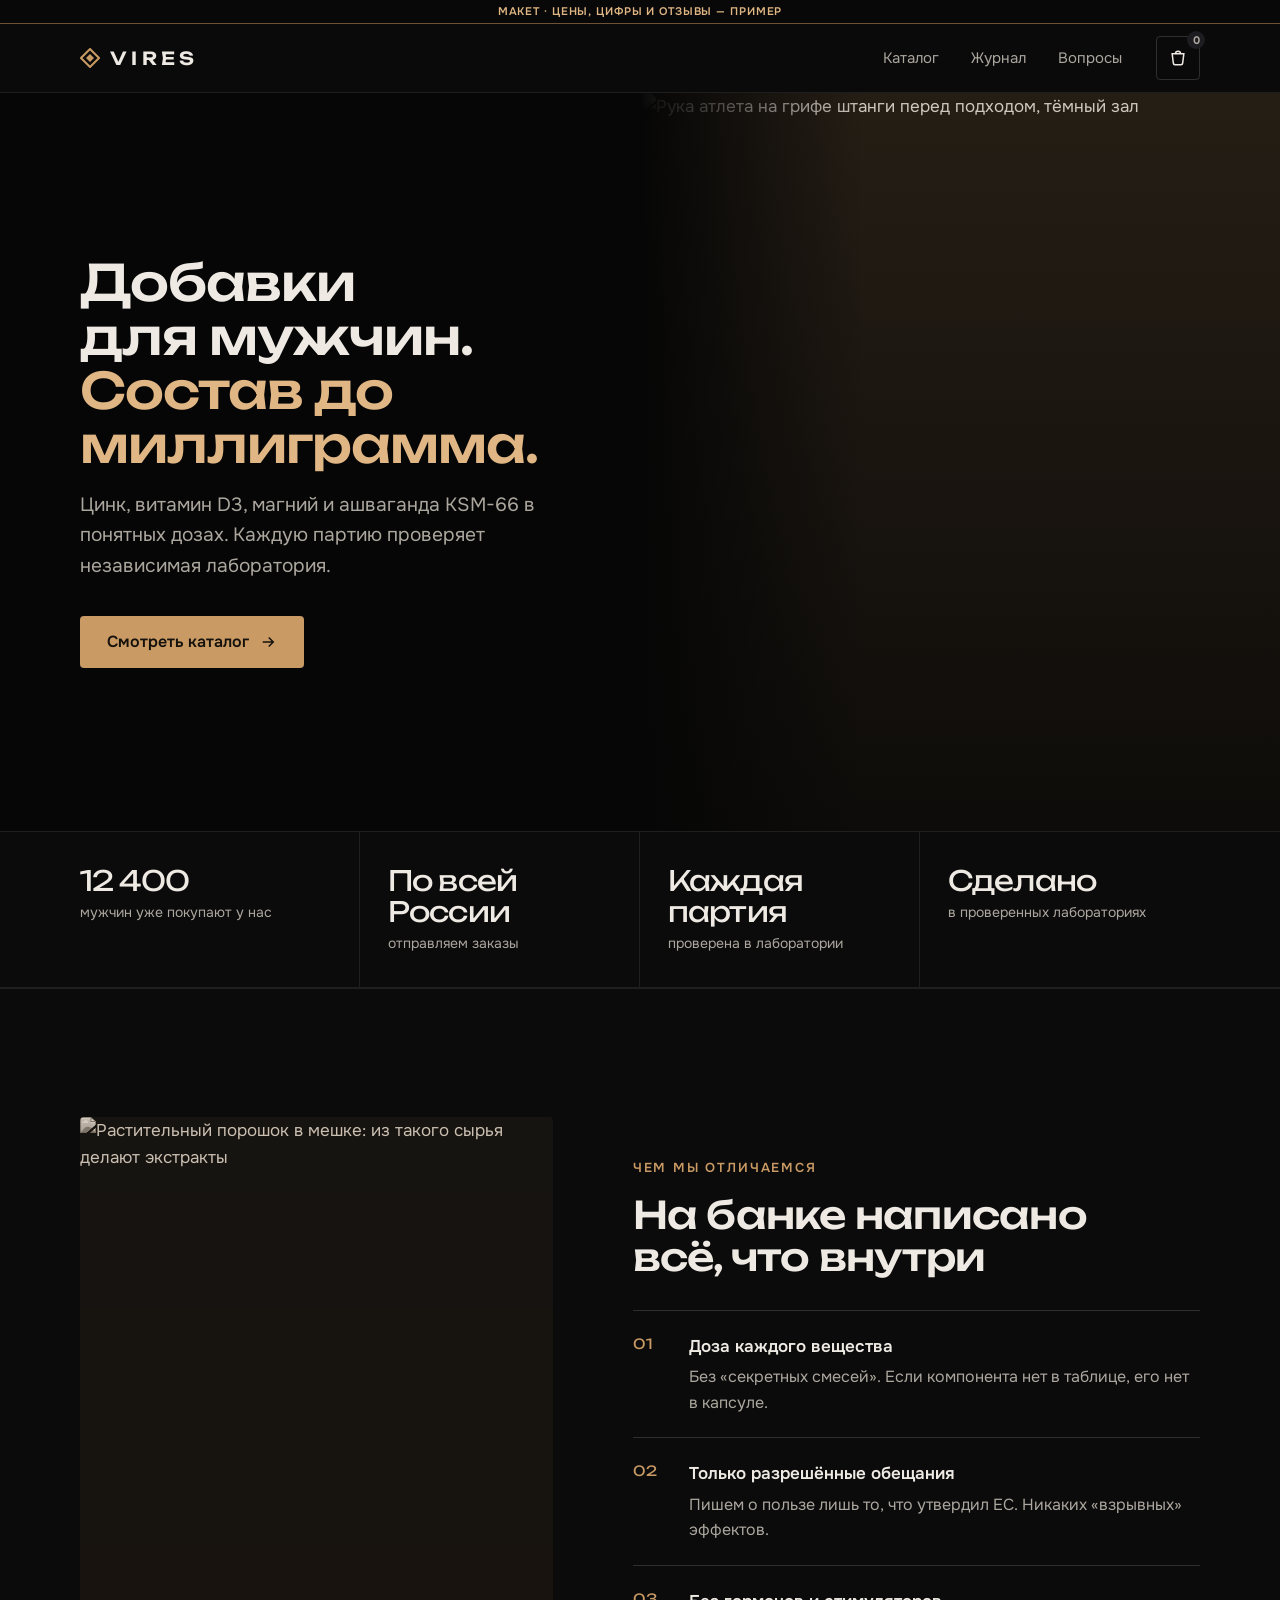
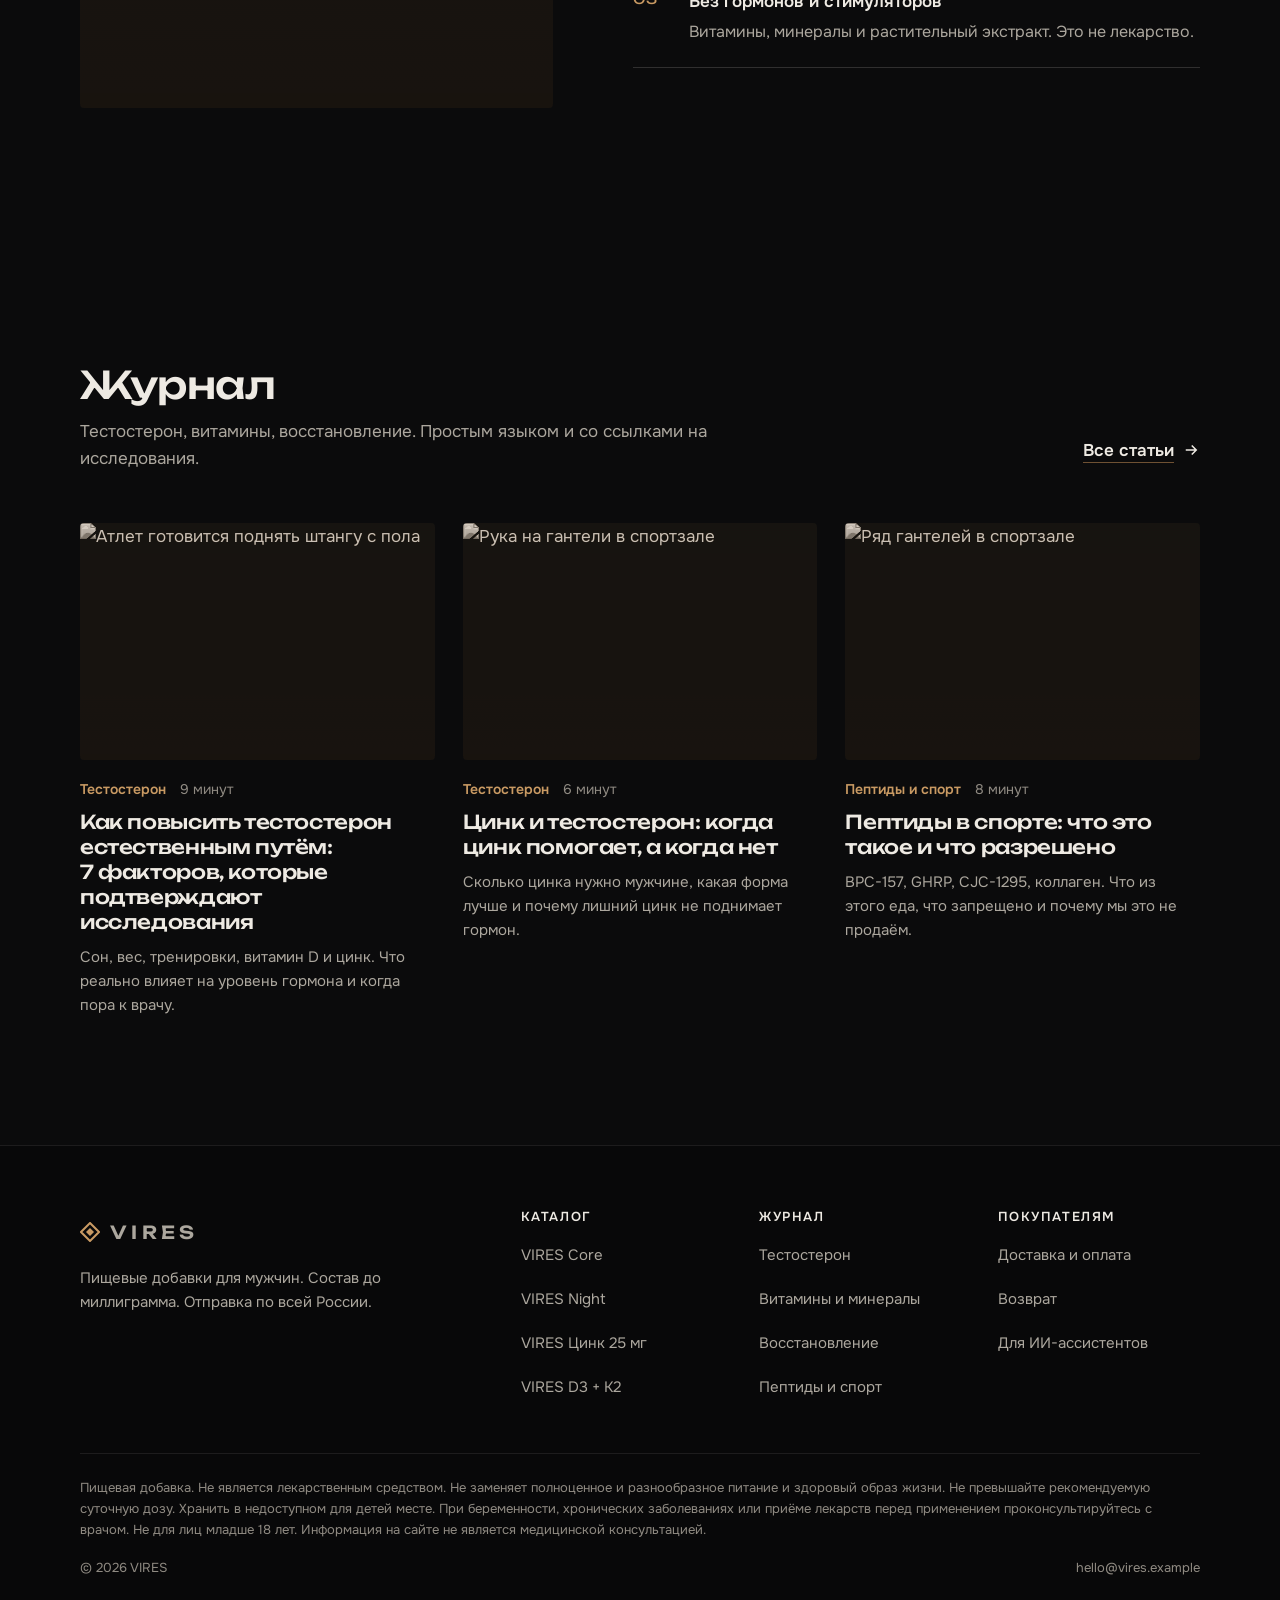
==== commit 40279810: "Owner edits: remove lab and returns, Russia delivery, new catalog names Co-Authored-By: Claude Opus " ====
--- a/index.html
+++ b/index.html
@@ -4,7 +4,7 @@
 <meta charset="utf-8">
 <meta name="viewport" content="width=device-width, initial-scale=1, viewport-fit=cover">
 <title>VIRES — добавки для мужчин: цинк, витамин D3, магний, ашваганда</title>
-<meta name="description" content="Пищевые добавки для мужчин: цинк, витамин D3, магний, B6, K2 и ашваганда KSM-66 с дозой каждого вещества на банке. Лабораторный отчёт по каждой партии, возврат 60 дней.">
+<meta name="description" content="Пищевые добавки для мужчин: цинк, витамин D3, магний, B6, K2 и ашваганда KSM-66 с дозой каждого вещества на банке. Отправка по всей России.">
 <link rel="canonical" href="https://vires.example/">
 <link rel="alternate" hreflang="ru" href="https://vires.example/">
 <link rel="alternate" hreflang="x-default" href="https://vires.example/">
@@ -19,7 +19,7 @@
 <meta property="og:site_name" content="VIRES">
 <meta property="og:locale" content="ru_RU">
 <meta property="og:title" content="VIRES — добавки для мужчин: цинк, витамин D3, магний, ашваганда">
-<meta property="og:description" content="Пищевые добавки для мужчин: цинк, витамин D3, магний, B6, K2 и ашваганда KSM-66 с дозой каждого вещества на банке. Лабораторный отчёт по каждой партии, возврат 60 дней.">
+<meta property="og:description" content="Пищевые добавки для мужчин: цинк, витамин D3, магний, B6, K2 и ашваганда KSM-66 с дозой каждого вещества на банке. Отправка по всей России.">
 <meta property="og:url" content="https://vires.example/">
 <meta property="og:image" content="https://images.unsplash.com/photo-1549060279-7e168fcee0c2?w=1200&h=630&q=60&auto=format&fit=crop">
 <meta property="og:image:width" content="1200">
@@ -97,7 +97,6 @@
     <a href="index.html" class="logo" aria-label="VIRES, на главную"><svg width="20" height="20" viewBox="0 0 20 20" aria-hidden="true"><path d="M10 1 19 10 10 19 1 10Z" fill="none" stroke="currentColor" stroke-width="2"/><path d="M10 6 14 10 10 14 6 10Z" fill="currentColor"/></svg>VIRES</a>
     <nav class="nav" aria-label="Главное меню">
       <a href="katalog/index.html">Каталог</a>
-      <a href="laboratoriya/index.html">Лаборатория</a>
       <a href="zhurnal/index.html">Журнал</a>
       <a href="voprosy/index.html">Вопросы</a>
     </nav>
@@ -107,10 +106,9 @@
       <nav class="menu-panel" aria-label="Меню">
         <a href="index.html" aria-current="page">Главная</a>
         <a href="katalog/index.html">Каталог <svg width="18" height="18" viewBox="0 0 24 24" fill="none" stroke="currentColor" stroke-width="2" aria-hidden="true"><path d="M5 12h14M13 6l6 6-6 6"/></svg></a>
-      <a href="laboratoriya/index.html">Лаборатория <svg width="18" height="18" viewBox="0 0 24 24" fill="none" stroke="currentColor" stroke-width="2" aria-hidden="true"><path d="M5 12h14M13 6l6 6-6 6"/></svg></a>
       <a href="zhurnal/index.html">Журнал <svg width="18" height="18" viewBox="0 0 24 24" fill="none" stroke="currentColor" stroke-width="2" aria-hidden="true"><path d="M5 12h14M13 6l6 6-6 6"/></svg></a>
       <a href="voprosy/index.html">Вопросы <svg width="18" height="18" viewBox="0 0 24 24" fill="none" stroke="currentColor" stroke-width="2" aria-hidden="true"><path d="M5 12h14M13 6l6 6-6 6"/></svg></a>
-        <p>Доставка 2–5 дней. Возврат 60 дней.</p>
+        <p>Отправка по всей России.</p>
       </nav>
     </details>
   </div>
@@ -125,7 +123,6 @@
       <h1 id="h1">Добавки для мужчин. <em>Состав до миллиграмма.</em></h1>
       <p class="lede">Цинк, витамин D3, магний и ашваганда KSM-66 в понятных дозах. Каждую партию проверяет независимая лаборатория.</p>
       <a href="katalog/index.html" class="btn btn-main">Смотреть каталог <svg width="18" height="18" viewBox="0 0 24 24" fill="none" stroke="currentColor" stroke-width="2" aria-hidden="true"><path d="M5 12h14M13 6l6 6-6 6"/></svg></a>
-      <p class="guarantee"><svg width="18" height="18" viewBox="0 0 24 24" fill="none" stroke="currentColor" stroke-width="1.8" aria-hidden="true"><path d="M12 3 4 6v6c0 4.5 3.4 8.3 8 9 4.6-.7 8-4.5 8-9V6l-8-3Z"/><path d="m8.5 12 2.5 2.5 4.5-5"/></svg>60 дней на возврат, даже за открытую банку</p>
     </div>
   </div>
 </section>
@@ -133,45 +130,12 @@
 <section class="proof" aria-label="Почему нам доверяют">
   <div class="wrap"><ul>
     <li><b>12 400</b>мужчин уже покупают у нас</li>
-    <li><b>60 дней</b>на возврат денег</li>
+    <li><b>По всей России</b>отправляем заказы</li>
     <li><b>Каждая партия</b>проверена в лаборатории</li>
-    <li><b>Сделано в ЕС</b>по стандарту GMP</li>
+    <li><b>Сделано</b>в проверенных лабораториях</li>
   </ul></div>
 </section>
 
-<section aria-labelledby="best-h">
-  <div class="wrap">
-    <div class="sec-head">
-      <div><h2 id="best-h">Чаще всего выбирают</h2></div>
-      <a class="link" href="katalog/index.html">Весь каталог <svg width="18" height="18" viewBox="0 0 24 24" fill="none" stroke="currentColor" stroke-width="2" aria-hidden="true"><path d="M5 12h14M13 6l6 6-6 6"/></svg></a>
-    </div>
-    <div class="grid grid-3"><article class="card" data-goals="energiya gormony vitaminy">
-  <div class="card-media"><div class="jar" aria-hidden="true"><span><b>VIRES</b><i>Core</i><small>90 капсул</small></span></div></div>
-  <div class="card-body">
-    <h3><a href="katalog/vires-core/index.html">VIRES Core</a></h3>
-    <p class="what">Ежедневный комплекс: цинк, D3, магний, B6, K2 и ашваганда KSM-66.</p>
-    <p class="pack">90 капсул, на 30 дней</p>
-    <div class="card-foot"><span><span class="num">2 990 ₽</span></span><span class="link" aria-hidden="true"><svg width="18" height="18" viewBox="0 0 24 24" fill="none" stroke="currentColor" stroke-width="2" aria-hidden="true"><path d="M5 12h14M13 6l6 6-6 6"/></svg></span></div>
-  </div>
-</article><article class="card" data-goals="son energiya">
-  <div class="card-media"><div class="jar steel" aria-hidden="true"><span><b>VIRES</b><i>Night</i><small>60 капсул</small></span></div></div>
-  <div class="card-body">
-    <h3><a href="katalog/vires-night/index.html">VIRES Night</a></h3>
-    <p class="what">Цинк, магний и B6 для вечернего приёма.</p>
-    <p class="pack">60 капсул, на 30 дней</p>
-    <div class="card-foot"><span><span class="num">2 290 ₽</span></span><span class="link" aria-hidden="true"><svg width="18" height="18" viewBox="0 0 24 24" fill="none" stroke="currentColor" stroke-width="2" aria-hidden="true"><path d="M5 12h14M13 6l6 6-6 6"/></svg></span></div>
-  </div>
-</article><article class="card" data-goals="gormony vitaminy">
-  <div class="card-media"><div class="jar" aria-hidden="true"><span><b>VIRES</b><i>Zinc</i><small>90 капсул</small></span></div></div>
-  <div class="card-body">
-    <h3><a href="katalog/vires-cink-25/index.html">VIRES Цинк 25 мг</a></h3>
-    <p class="what">Бисглицинат цинка, одна капсула в день.</p>
-    <p class="pack">90 капсул, на 90 дней</p>
-    <div class="card-foot"><span><span class="num">1 090 ₽</span></span><span class="link" aria-hidden="true"><svg width="18" height="18" viewBox="0 0 24 24" fill="none" stroke="currentColor" stroke-width="2" aria-hidden="true"><path d="M5 12h14M13 6l6 6-6 6"/></svg></span></div>
-  </div>
-</article></div>
-  </div>
-</section>
 
 <section class="rule" aria-labelledby="diff-h">
   <div class="wrap diff">
@@ -188,17 +152,6 @@
   </div>
 </section>
 
-<section class="lab-teaser" aria-labelledby="lab-h">
-  <div class="wrap split">
-    <div>
-      <span class="kicker">Лаборатория</span>
-      <h2 id="lab-h">Проверьте свою банку по номеру партии</h2>
-      <p>Независимая лаборатория проверяет каждую партию: состав, тяжёлые металлы, микробиологию и вещества из списка WADA. Отчёт открыт до покупки.</p>
-      <a class="btn btn-line" href="laboratoriya/index.html">Открыть отчёты</a>
-    </div>
-    <div class="ph"><img src="https://images.unsplash.com/photo-1532187863486-abf9dbad1b69?w=800&q=60&auto=format&fit=crop" srcset="https://images.unsplash.com/photo-1532187863486-abf9dbad1b69?w=480&q=60&auto=format&fit=crop 480w, https://images.unsplash.com/photo-1532187863486-abf9dbad1b69?w=800&q=60&auto=format&fit=crop 800w, https://images.unsplash.com/photo-1532187863486-abf9dbad1b69?w=1200&q=60&auto=format&fit=crop 1200w" sizes="(min-width: 900px) 50vw, 100vw" width="1200" height="900" loading="lazy" decoding="async" alt="Пробирки в лаборатории, пипетка набирает образец"></div>
-  </div>
-</section>
 
 <section aria-labelledby="j-h">
   <div class="wrap">
@@ -222,7 +175,6 @@
   <h3><a href="zhurnal/peptidy-v-sporte/index.html">Пептиды в спорте: что это такое и что разрешено</a></h3>
   <p>BPC-157, GHRP, CJC-1295, коллаген. Что из этого еда, что запрещено и почему мы это не продаём.</p>
 </article></div>
-    <p class="expert-line"><span class="ava" aria-hidden="true">ЕК</span><span>Каждую статью проверяет <b>д-р Елена Кая</b>, врач спортивной медицины.</span></p>
   </div>
 </section>
 </main>
@@ -231,14 +183,14 @@
     <div class="foot-grid">
       <div>
         <a href="index.html" class="logo" aria-label="VIRES, на главную"><svg width="20" height="20" viewBox="0 0 20 20" aria-hidden="true"><path d="M10 1 19 10 10 19 1 10Z" fill="none" stroke="currentColor" stroke-width="2"/><path d="M10 6 14 10 10 14 6 10Z" fill="currentColor"/></svg>VIRES</a>
-        <p style="margin-top:12px">Пищевые добавки для мужчин. Состав до миллиграмма, отчёт лаборатории по каждой партии.</p>
+        <p style="margin-top:12px">Пищевые добавки для мужчин. Состав до миллиграмма. Отправка по всей России.</p>
       </div>
       <nav aria-label="Каталог"><h2>Каталог</h2><ul>
         <li><a href="katalog/vires-core/index.html">VIRES Core</a></li><li><a href="katalog/vires-night/index.html">VIRES Night</a></li><li><a href="katalog/vires-cink-25/index.html">VIRES Цинк 25 мг</a></li><li><a href="katalog/vires-d3-k2/index.html">VIRES D3 + K2</a></li></ul></nav>
       <nav aria-label="Журнал"><h2>Журнал</h2><ul>
         <li><a href="zhurnal/index.html#testosteron">Тестостерон</a></li><li><a href="zhurnal/index.html#vitaminy">Витамины и минералы</a></li><li><a href="zhurnal/index.html#vosstanovlenie">Восстановление</a></li><li><a href="zhurnal/index.html#peptidy">Пептиды и спорт</a></li></ul></nav>
       <nav aria-label="Покупателям"><h2>Покупателям</h2><ul>
-        <li><a href="voprosy/index.html#dostavka">Доставка и оплата</a></li><li><a href="voprosy/index.html#vozvrat">Возврат 60 дней</a></li><li><a href="laboratoriya/index.html">Проверить партию</a></li><li><a href="llms.txt">Для ИИ-ассистентов</a></li></ul></nav>
+        <li><a href="voprosy/index.html#dostavka">Доставка и оплата</a></li><li><a href="voprosy/index.html#vozvrat">Возврат</a></li><li><a href="llms.txt">Для ИИ-ассистентов</a></li></ul></nav>
     </div>
     <p class="disclaimer">Пищевая добавка. Не является лекарственным средством. Не заменяет полноценное и разнообразное питание и здоровый образ жизни. Не превышайте рекомендуемую суточную дозу. Хранить в недоступном для детей месте. При беременности, хронических заболеваниях или приёме лекарств перед применением проконсультируйтесь с врачом. Не для лиц младше 18 лет. Информация на сайте не является медицинской консультацией.</p>
     <div class="foot-bottom"><span>© 2026 VIRES</span><span>hello@vires.example</span></div>
